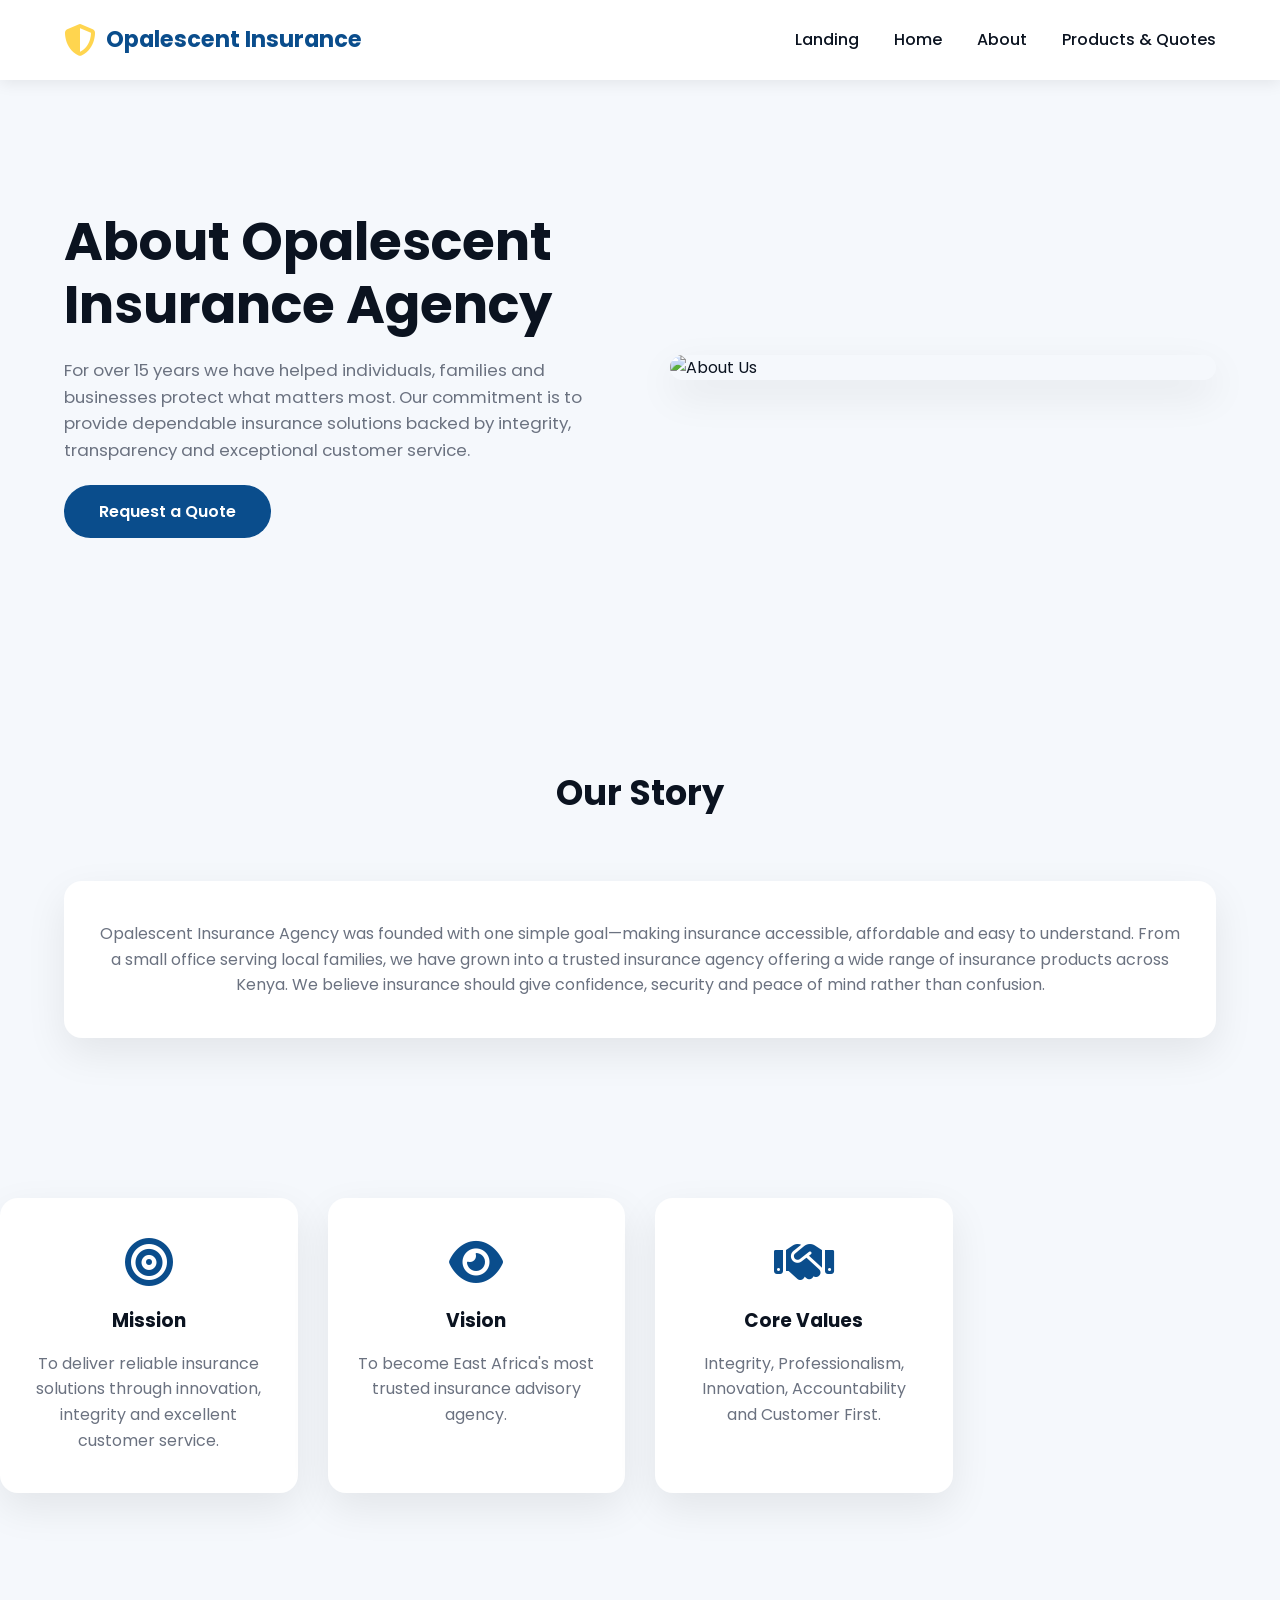
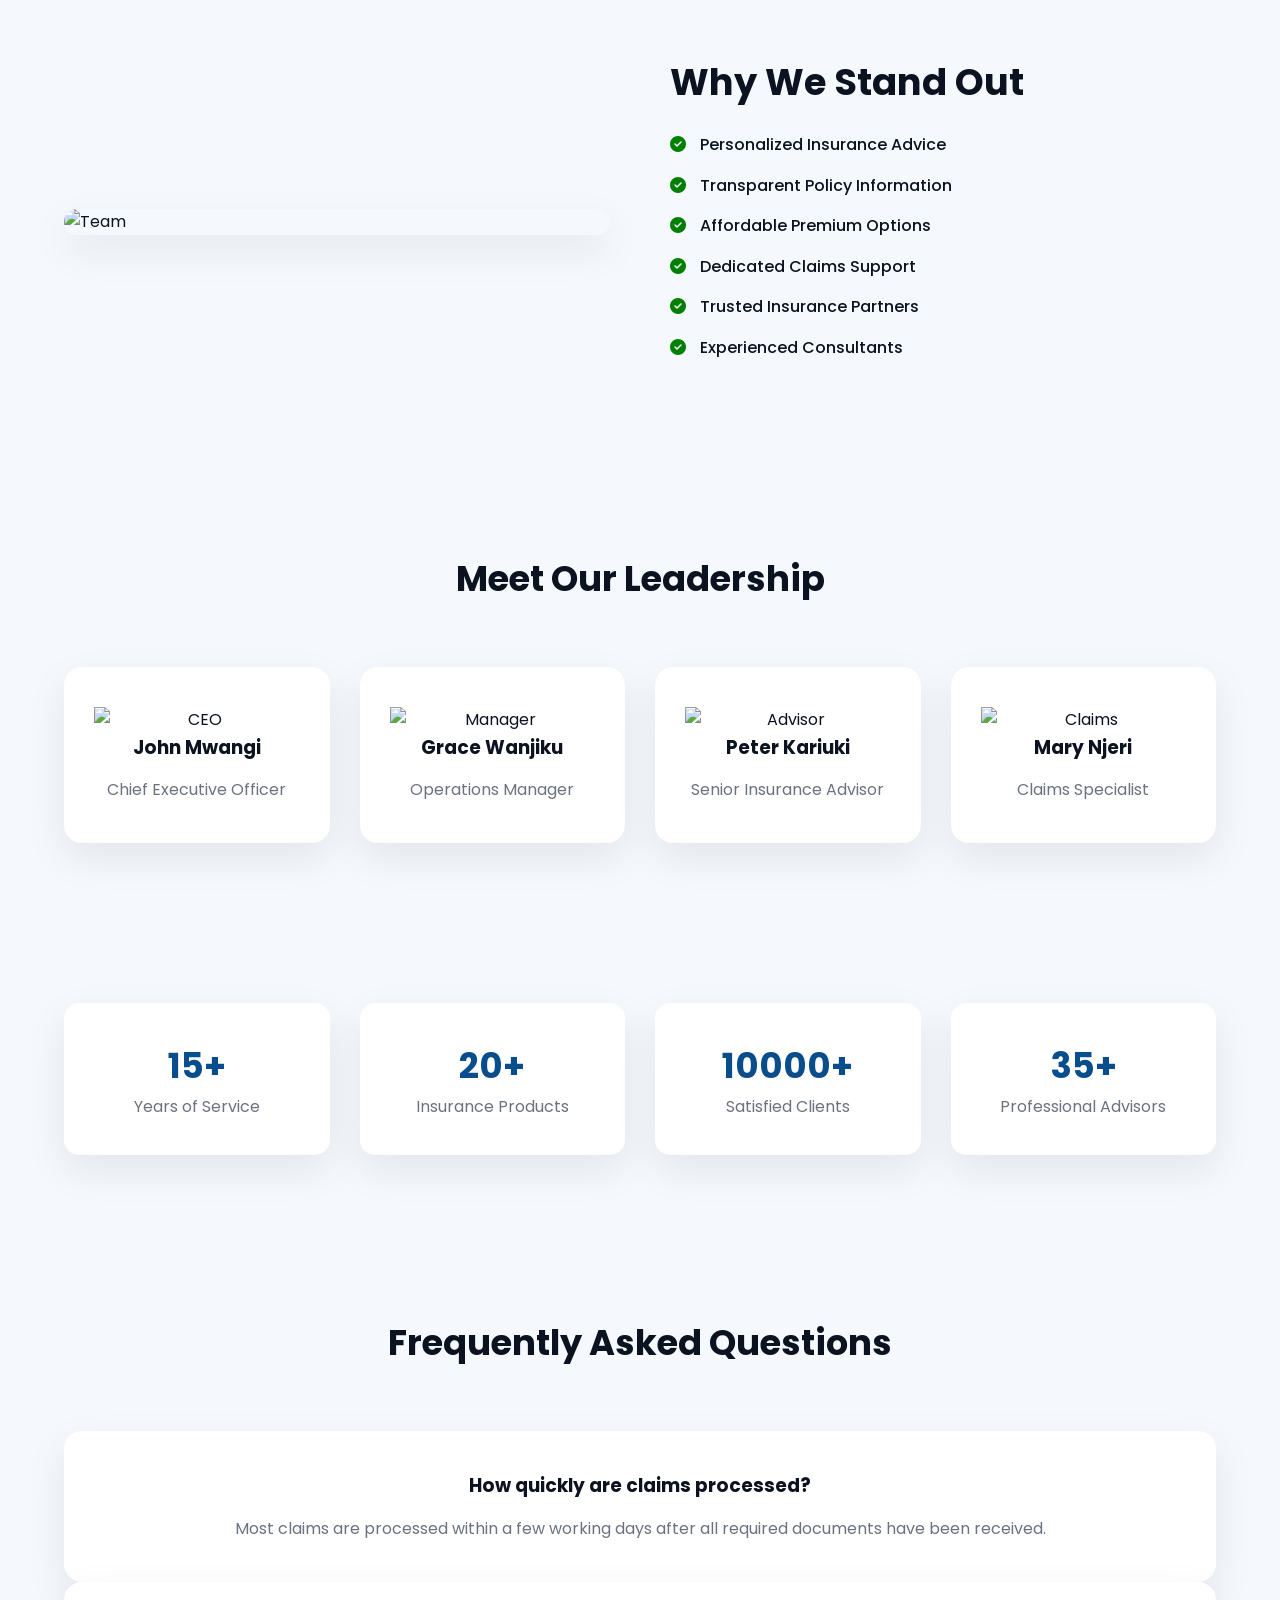
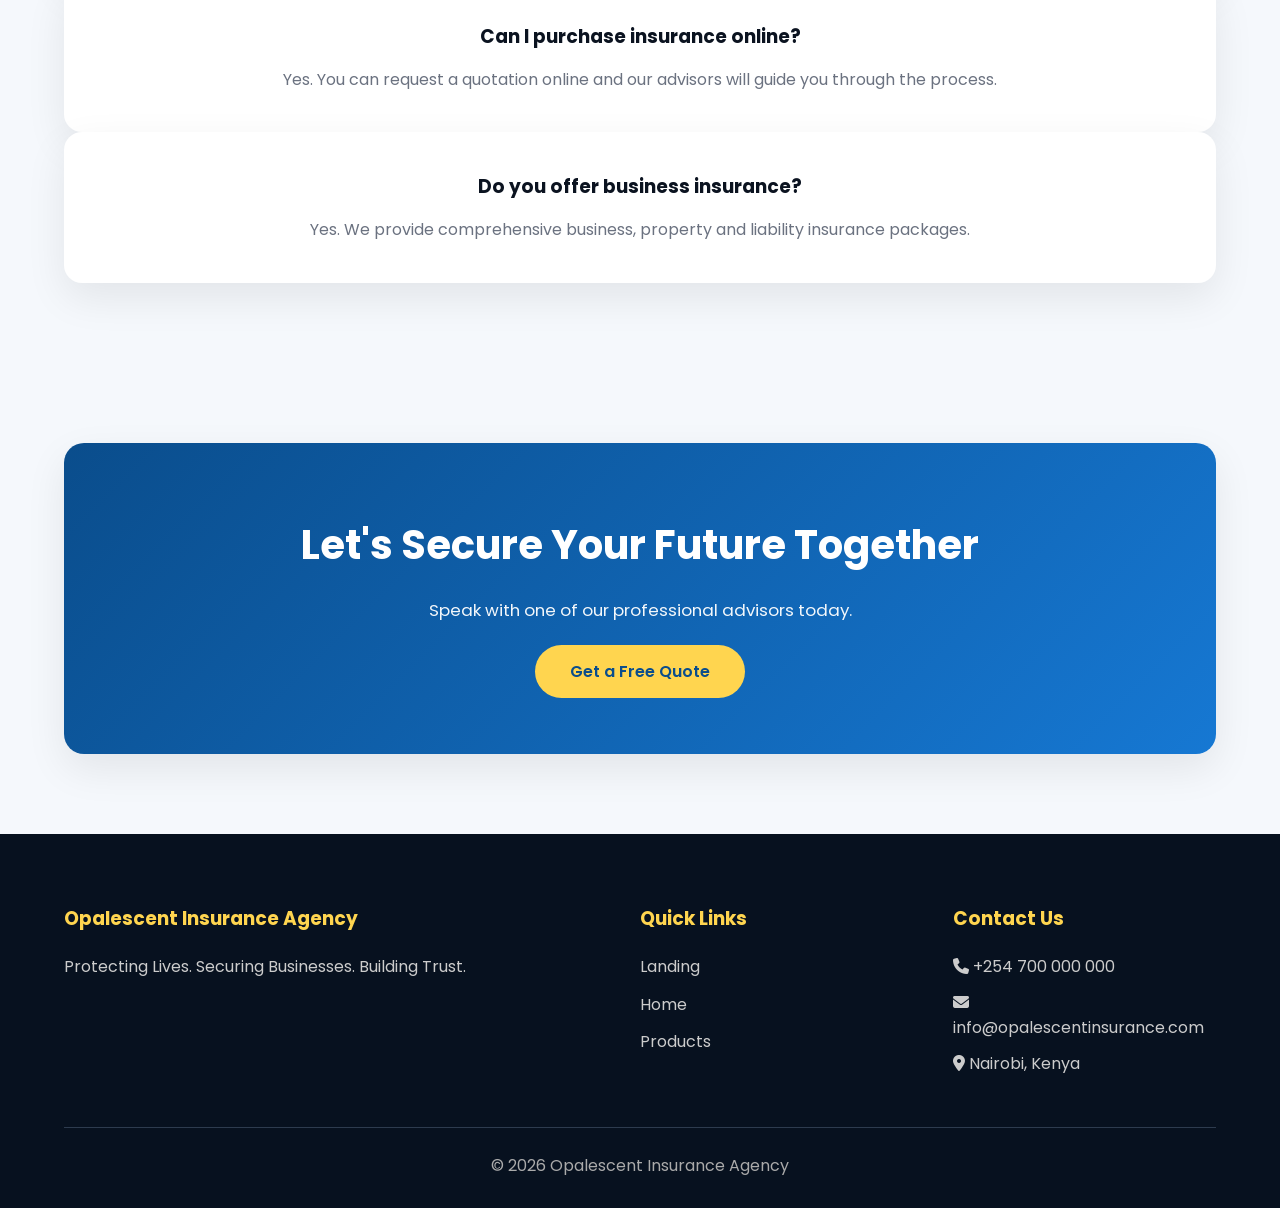
==== about.html @ 9d342795 "Add files via upload" ====
<!DOCTYPE html>
<html lang="en">

<head>

<meta charset="UTF-8">
<meta name="viewport" content="width=device-width, initial-scale=1.0">

<title>About Us | Opalescent Insurance Agency</title>

<link rel="preconnect" href="https://fonts.googleapis.com">

<link rel="preconnect" href="https://fonts.gstatic.com" crossorigin>

<link href="https://fonts.googleapis.com/css2?family=Poppins:wght@300;400;500;600;700&display=swap" rel="stylesheet">

<link rel="stylesheet"
href="https://cdnjs.cloudflare.com/ajax/libs/font-awesome/6.5.2/css/all.min.css">

<link rel="stylesheet" href="css/style.css">

</head>

<body>

<!-- ================= HEADER ================= -->

<header>

<nav class="navbar">

<div class="logo">

<i class="fa-solid fa-shield-halved"></i>

<span>Opalescent Insurance</span>

</div>

<ul class="nav-links">

<li><a href="index.html">Landing</a></li>
<li><a href="home.html">Home</a></li>
<li><a href="about.html">About</a></li>
<li><a href="products.html">Products & Quotes</a></li>

</ul>

<div class="menu-btn">
<i class="fas fa-bars"></i>
</div>

</nav>

</header>

<!-- ================= HERO ================= -->

<section class="hero">

<div class="hero-text">

<h1>About Opalescent Insurance Agency</h1>

<p>

For over 15 years we have helped individuals,
families and businesses protect what matters most.
Our commitment is to provide dependable insurance
solutions backed by integrity, transparency and
exceptional customer service.

</p>

<a href="products.html" class="btn-primary">

Request a Quote

</a>

</div>

<div class="hero-image">

<img src="images/about.jpg" alt="About Us">

</div>

</section>

<!-- ================= COMPANY STORY ================= -->

<section class="services">

<h2 class="section-title">

Our Story

</h2>

<div class="card">

<p>

Opalescent Insurance Agency was founded with one
simple goal—making insurance accessible,
affordable and easy to understand.

From a small office serving local families,
we have grown into a trusted insurance agency
offering a wide range of insurance products
across Kenya.

We believe insurance should give confidence,
security and peace of mind rather than confusion.

</p>

</div>

</section>

<!-- ================= MISSION VISION ================= -->

<section class="service-container">

<div class="card">

<i class="fas fa-bullseye"></i>

<h3>Mission</h3>

<p>

To deliver reliable insurance solutions
through innovation, integrity and excellent
customer service.

</p>

</div>

<div class="card">

<i class="fas fa-eye"></i>

<h3>Vision</h3>

<p>

To become East Africa's most trusted
insurance advisory agency.

</p>

</div>

<div class="card">

<i class="fas fa-handshake"></i>

<h3>Core Values</h3>

<p>

Integrity, Professionalism,
Innovation, Accountability
and Customer First.

</p>

</div>

</section>

<!-- ================= WHY US ================= -->

<section class="why-us">

<div class="why-image">

<img src="images/team.jpg" alt="Team">

</div>

<div class="why-content">

<h2>

Why We Stand Out

</h2>

<ul>

<li><i class="fas fa-check-circle"></i> Personalized Insurance Advice</li>

<li><i class="fas fa-check-circle"></i> Transparent Policy Information</li>

<li><i class="fas fa-check-circle"></i> Affordable Premium Options</li>

<li><i class="fas fa-check-circle"></i> Dedicated Claims Support</li>

<li><i class="fas fa-check-circle"></i> Trusted Insurance Partners</li>

<li><i class="fas fa-check-circle"></i> Experienced Consultants</li>

</ul>

</div>

</section>

<!-- ================= TEAM ================= -->

<section class="services">

<h2 class="section-title">

Meet Our Leadership

</h2>

<div class="service-container">

<div class="card">

<img src="images/ceo.jpg" alt="CEO">

<h3>John Mwangi</h3>

<p>

Chief Executive Officer

</p>

</div>

<div class="card">

<img src="images/manager.jpg" alt="Manager">

<h3>Grace Wanjiku</h3>

<p>

Operations Manager

</p>

</div>

<div class="card">

<img src="images/advisor.jpg" alt="Advisor">

<h3>Peter Kariuki</h3>

<p>

Senior Insurance Advisor

</p>

</div>

<div class="card">

<img src="images/claims.jpg" alt="Claims">

<h3>Mary Njeri</h3>

<p>

Claims Specialist

</p>

</div>

</div>

</section>

<!-- ================= ACHIEVEMENTS ================= -->

<section class="stats">

<div class="stat">

<h2>15+</h2>

<p>Years of Service</p>

</div>

<div class="stat">

<h2>20+</h2>

<p>Insurance Products</p>

</div>

<div class="stat">

<h2>10000+</h2>

<p>Satisfied Clients</p>

</div>

<div class="stat">

<h2>35+</h2>

<p>Professional Advisors</p>

</div>

</section>

<!-- ================= FAQ ================= -->

<section class="services">

<h2 class="section-title">

Frequently Asked Questions

</h2>

<div class="card">

<h3>How quickly are claims processed?</h3>

<p>

Most claims are processed within a few working
days after all required documents have been received.

</p>

</div>

<div class="card">

<h3>Can I purchase insurance online?</h3>

<p>

Yes. You can request a quotation online and
our advisors will guide you through the process.

</p>

</div>

<div class="card">

<h3>Do you offer business insurance?</h3>

<p>

Yes. We provide comprehensive business,
property and liability insurance packages.

</p>

</div>

</section>

<!-- ================= CTA ================= -->

<section class="cta">

<h2>

Let's Secure Your Future Together

</h2>

<p>

Speak with one of our professional advisors today.

</p>

<a href="products.html" class="btn-primary">

Get a Free Quote

</a>

</section>

<!-- ================= FOOTER ================= -->

<footer>

<div class="footer-content">

<div>

<h3>Opalescent Insurance Agency</h3>

<p>

Protecting Lives.
Securing Businesses.
Building Trust.

</p>

</div>

<div>

<h3>Quick Links</h3>

<ul>

<li><a href="index.html">Landing</a></li>
<li><a href="home.html">Home</a></li>
<li><a href="products.html">Products</a></li>

</ul>

</div>

<div>

<h3>Contact Us</h3>

<p>

<i class="fas fa-phone"></i>

+254 700 000 000

</p>

<p>

<i class="fas fa-envelope"></i>

info@opalescentinsurance.com

</p>

<p>

<i class="fas fa-location-dot"></i>

Nairobi, Kenya

</p>

</div>

</div>

<hr>

<p class="copyright">

© 2026 Opalescent Insurance Agency

</p>

</footer>

<script src="js/script.js"></script>

</body>
</html>
---- css/style.css ----
/* ===================================
   OPALESCENT INSURANCE AGENCY
   Professional Website Styles
=================================== */

/* Google Font */
@import url('https://fonts.googleapis.com/css2?family=Poppins:wght@300;400;500;600;700;800&display=swap');

/* CSS Variables */

:root{

    --primary:#0A4D8C;
    --secondary:#FFD54F;
    --dark:#0B1320;
    --light:#ffffff;
    --gray:#6B7280;
    --bg:#F5F8FC;
    --shadow:0 15px 40px rgba(0,0,0,.08);
    --radius:15px;
    --transition:.35s ease;

}

/* Reset */

*{
    margin:0;
    padding:0;
    box-sizing:border-box;
}

html{
    scroll-behavior:smooth;
}

body{

    font-family:'Poppins',sans-serif;
    background:var(--bg);
    color:var(--dark);
    line-height:1.6;
}

img{

    width:100%;
    display:block;

}

a{
    text-decoration:none;
}

ul{
    list-style:none;
}

/* ======================
      NAVIGATION
====================== */

header{

    position:fixed;
    width:100%;
    top:0;
    left:0;
    background:#fff;
    z-index:999;
    box-shadow:0 3px 15px rgba(0,0,0,.08);

}

.navbar{

    width:90%;
    max-width:1200px;
    margin:auto;

    display:flex;
    justify-content:space-between;
    align-items:center;

    height:80px;

}

.logo{

    display:flex;
    align-items:center;
    gap:10px;

    font-size:1.4rem;
    font-weight:700;
    color:var(--primary);

}

.logo i{

    color:var(--secondary);
    font-size:2rem;

}

.nav-links{

    display:flex;
    gap:35px;

}

.nav-links a{

    color:var(--dark);
    font-weight:500;
    transition:var(--transition);

}

.nav-links a:hover{

    color:var(--primary);

}

.menu-btn{

    display:none;
    font-size:1.8rem;
    cursor:pointer;

}

/* ======================
        HERO
====================== */

.hero{

    width:90%;
    max-width:1200px;

    margin:130px auto 80px;

    display:grid;
    grid-template-columns:repeat(2,1fr);

    gap:60px;
    align-items:center;

}

.hero-text h1{

    font-size:3.3rem;
    line-height:1.2;
    margin-bottom:20px;

}

.hero-text p{

    color:var(--gray);
    margin-bottom:35px;
    font-size:1.05rem;

}

.hero-buttons{

    display:flex;
    gap:20px;

}

.btn-primary{

    padding:15px 35px;
    background:var(--primary);
    color:#fff;
    border-radius:50px;
    transition:var(--transition);
    font-weight:600;

}

.btn-primary:hover{

    background:#063868;
    transform:translateY(-4px);

}

.btn-secondary{

    padding:15px 35px;
    border:2px solid var(--primary);
    border-radius:50px;
    color:var(--primary);
    font-weight:600;
    transition:var(--transition);

}

.btn-secondary:hover{

    background:var(--primary);
    color:#fff;

}

.hero-image img{

    border-radius:25px;
    box-shadow:var(--shadow);

}

/* ======================
       STATS
====================== */

.stats{

    width:90%;
    max-width:1200px;
    margin:auto;

    display:grid;
    grid-template-columns:repeat(4,1fr);

    gap:30px;

}

.stat{

    background:#fff;
    padding:35px;
    border-radius:var(--radius);
    text-align:center;
    box-shadow:var(--shadow);

}

.stat h2{

    color:var(--primary);
    font-size:2.2rem;

}

.stat p{

    color:var(--gray);

}

/* ======================
      SECTIONS
====================== */

section{

    padding:80px 0;

}

.section-title{

    text-align:center;
    margin-bottom:60px;
    font-size:2.2rem;

}

/* ======================
      SERVICES
====================== */

.services{

    width:90%;
    max-width:1200px;
    margin:auto;

}

.service-container{

    display:grid;
    grid-template-columns:repeat(4,1fr);
    gap:30px;

}

.card{

    background:#fff;
    padding:40px 30px;
    border-radius:18px;
    text-align:center;
    box-shadow:var(--shadow);
    transition:var(--transition);

}

.card:hover{

    transform:translateY(-10px);

}

.card i{

    font-size:3rem;
    color:var(--primary);
    margin-bottom:20px;

}

.card h3{

    margin-bottom:15px;

}

.card p{

    color:var(--gray);

}

/* ======================
      WHY US
====================== */

.why-us{

    width:90%;
    max-width:1200px;
    margin:auto;

    display:grid;
    grid-template-columns:repeat(2,1fr);

    gap:60px;
    align-items:center;

}

.why-image img{

    border-radius:25px;
    box-shadow:var(--shadow);

}

.why-content h2{

    margin-bottom:20px;
    font-size:2.3rem;

}

.why-content p{

    margin-bottom:20px;
    color:var(--gray);

}

.why-content ul{

    margin-bottom:30px;

}

.why-content li{

    margin:15px 0;
    font-weight:500;

}

.why-content i{

    color:green;
    margin-right:10px;

}

/* ======================
     TESTIMONIALS
====================== */

.testimonials{

    width:90%;
    max-width:1200px;
    margin:auto;

}

.testimonial-container{

    display:grid;
    grid-template-columns:repeat(3,1fr);
    gap:30px;

}

.testimonial{

    background:#fff;
    padding:35px;
    border-radius:20px;
    box-shadow:var(--shadow);

}

.testimonial p{

    color:var(--gray);
    margin-bottom:20px;

}

.testimonial h4{

    color:var(--primary);

}
/* =========================================
   CALL TO ACTION SECTION
========================================= */

.cta{
    width:90%;
    max-width:1200px;
    margin:80px auto;
    padding:70px 50px;
    text-align:center;
    background:linear-gradient(135deg,#0A4D8C,#1678D3);
    color:#fff;
    border-radius:20px;
    box-shadow:var(--shadow);
}

.cta h2{
    font-size:2.5rem;
    margin-bottom:20px;
}

.cta p{
    font-size:1.05rem;
    margin-bottom:35px;
    opacity:.95;
}

.cta .btn-primary{
    background:#FFD54F;
    color:#0A4D8C;
}

.cta .btn-primary:hover{
    background:#fff;
}


/* =========================================
   FOOTER
========================================= */

footer{

    background:#07111F;
    color:#fff;
    padding:70px 0 30px;

}

.footer-content{

    width:90%;
    max-width:1200px;
    margin:auto;

    display:grid;
    grid-template-columns:2fr 1fr 1fr;
    gap:50px;

}

.footer-content h3{

    margin-bottom:20px;
    color:#FFD54F;

}

.footer-content p{

    color:#ccc;
    margin-bottom:10px;

}

.footer-content a{

    color:#ccc;
    transition:.3s;

}

.footer-content a:hover{

    color:#FFD54F;

}

.footer-content ul li{

    margin-bottom:12px;

}

footer hr{

    width:90%;
    margin:40px auto 25px;
    border:none;
    height:1px;
    background:#2d3b4e;

}

.copyright{

    text-align:center;
    color:#aaa;

}


/* =========================================
    SCROLL TO TOP BUTTON
========================================= */

.top-btn{

    position:fixed;

    right:30px;
    bottom:30px;

    width:55px;
    height:55px;

    border-radius:50%;
    border:none;

    background:#0A4D8C;
    color:white;

    font-size:22px;
    cursor:pointer;

    display:none;

    transition:.3s;
    z-index:999;

}

.top-btn:hover{

    background:#FFD54F;
    color:#0A4D8C;

}


/* =========================================
      REVEAL ANIMATION
========================================= */

.reveal{

    opacity:0;
    transform:translateY(80px);
    transition:all .8s ease;

}

.reveal.active{

    opacity:1;
    transform:translateY(0);

}


/* =========================================
      HOVER EFFECTS
========================================= */

.card,
.stat,
.testimonial{

    transition:.35s;

}

.card:hover,
.stat:hover,
.testimonial:hover{

    transform:translateY(-12px);
    box-shadow:0 20px 40px rgba(0,0,0,.15);

}

.hero-image img:hover{

    transform:scale(1.02);

}


/* =========================================
      BUTTON ANIMATION
========================================= */

.btn-primary,
.btn-secondary{

    transition:.35s;

}

.btn-primary:hover,
.btn-secondary:hover{

    transform:translateY(-3px);

}


/* =========================================
      MOBILE MENU
========================================= */

@media(max-width:900px){

.menu-btn{

    display:block;

}

.nav-links{

    position:absolute;

    top:80px;
    left:-100%;

    width:100%;

    background:white;

    flex-direction:column;

    text-align:center;

    transition:.4s;

    box-shadow:0 5px 15px rgba(0,0,0,.1);

}

.nav-links.active{

    left:0;

}

.nav-links li{

    margin:25px 0;

}

.hero{

    grid-template-columns:1fr;
    text-align:center;

}

.hero-buttons{

    justify-content:center;

}

.stats{

    grid-template-columns:repeat(2,1fr);

}

.service-container{

    grid-template-columns:repeat(2,1fr);

}

.why-us{

    grid-template-columns:1fr;

}

.testimonial-container{

    grid-template-columns:1fr;

}

.footer-content{

    grid-template-columns:1fr;

    text-align:center;

}

}


/* =========================================
      SMALL PHONES
========================================= */

@media(max-width:600px){

.hero h1{

    font-size:2.3rem;

}

.hero p{

    font-size:.95rem;

}

.hero-buttons{

    flex-direction:column;

}

.stats{

    grid-template-columns:1fr;

}

.service-container{

    grid-template-columns:1fr;

}

.cta{

    padding:45px 25px;

}

.cta h2{

    font-size:1.9rem;

}

.section-title{

    font-size:1.8rem;

}

.navbar{

    width:95%;

}

}


/* =========================================
      CUSTOM SCROLLBAR
========================================= */

::-webkit-scrollbar{

    width:10px;

}

::-webkit-scrollbar-thumb{

    background:#0A4D8C;
    border-radius:20px;

}

::-webkit-scrollbar-track{

    background:#e5e5e5;

}


/* =========================================
      SELECTION
========================================= */

::selection{

    background:#FFD54F;
    color:#000;

}

/* ===================================
   PRODUCTS PAGE STYLES
=================================== */

input,
select,
textarea{

    width:100%;
    padding:15px;
    border:1px solid #d9d9d9;
    border-radius:10px;
    font-size:16px;
    margin-top:8px;
    margin-bottom:15px;
    font-family:'Poppins',sans-serif;
}

input:focus,
select:focus,
textarea:focus{

    outline:none;
    border-color:var(--primary);
    box-shadow:0 0 8px rgba(10,77,140,.2);

}

textarea{

    resize:vertical;

}

.comparison-table{

    width:100%;
    border-collapse:collapse;
    background:#fff;
    box-shadow:var(--shadow);
    border-radius:15px;
    overflow:hidden;

}

.comparison-table th{

    background:var(--primary);
    color:#fff;
    padding:16px;
    text-align:left;

}

.comparison-table td{

    padding:16px;
    border-bottom:1px solid #eee;

}

.comparison-table tr:nth-child(even){

    background:#f8fbff;

}

.comparison-table tr:hover{

    background:#eef5ff;

}
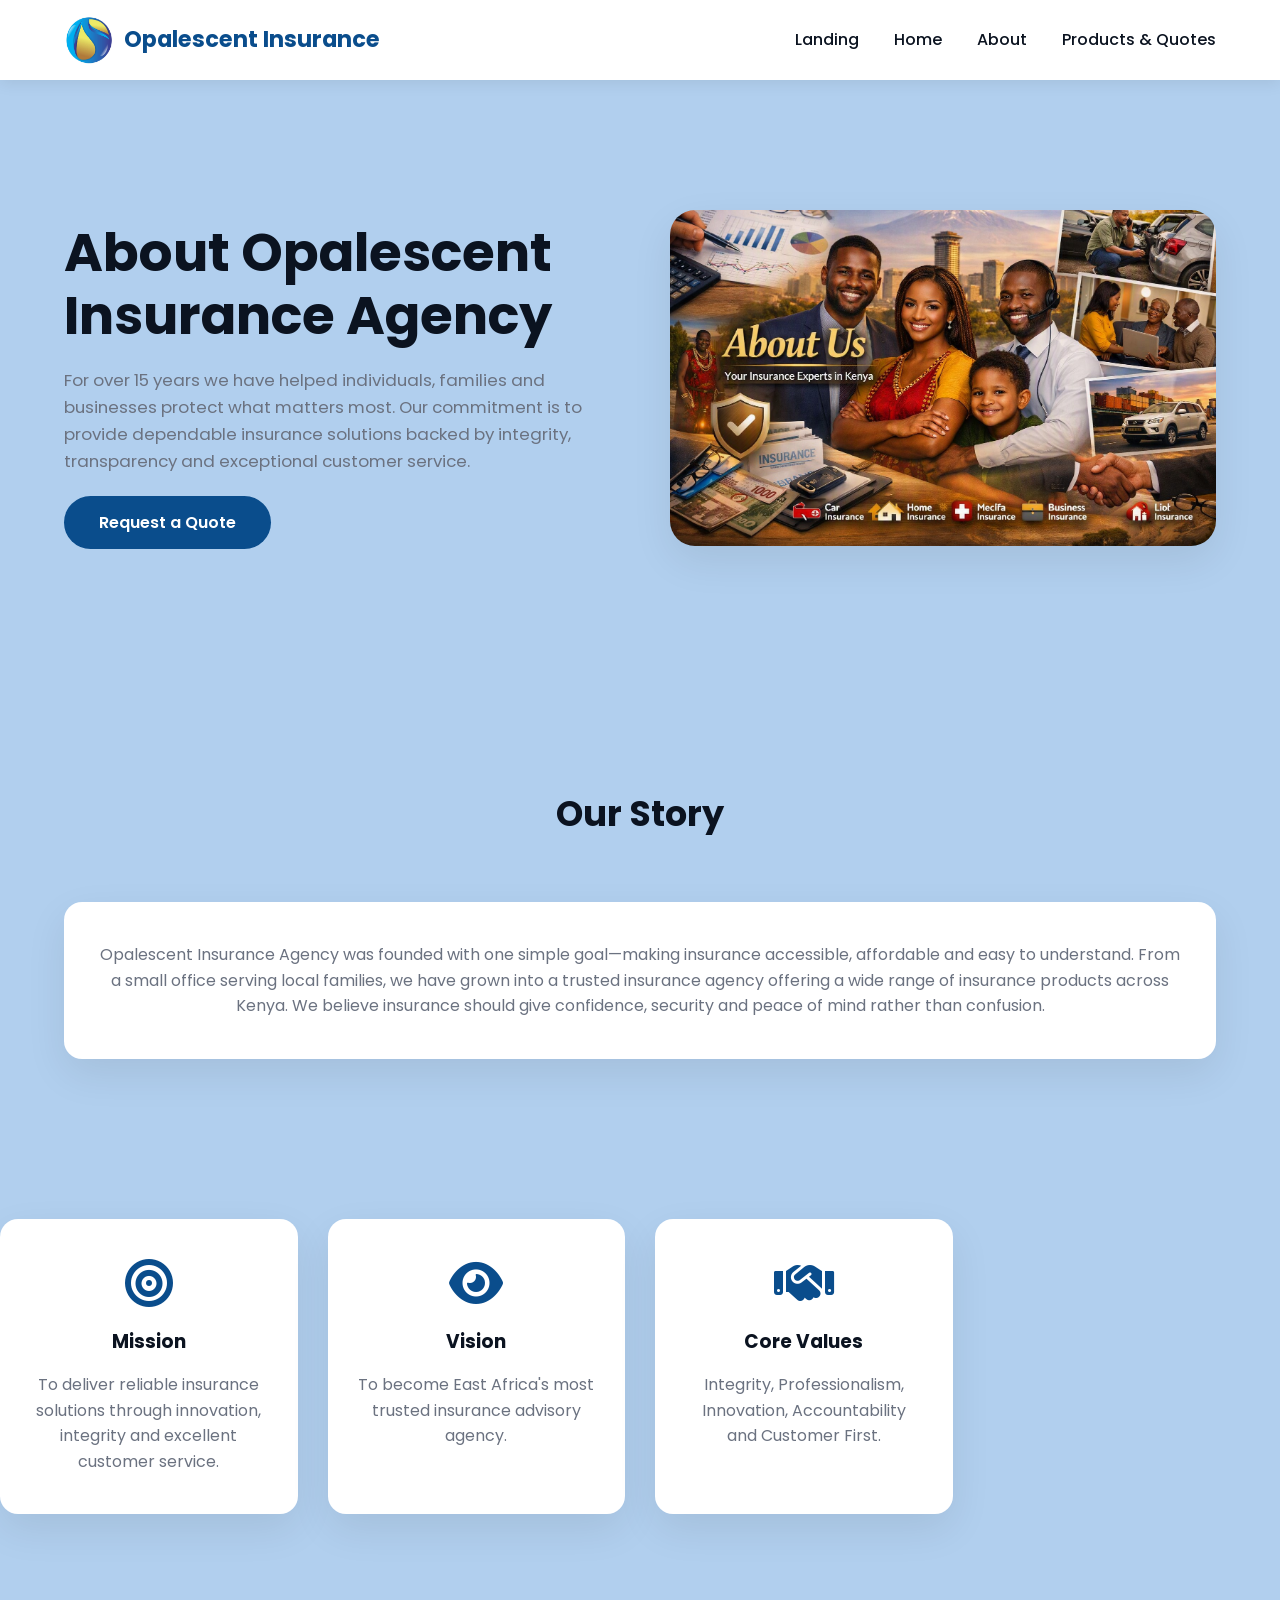
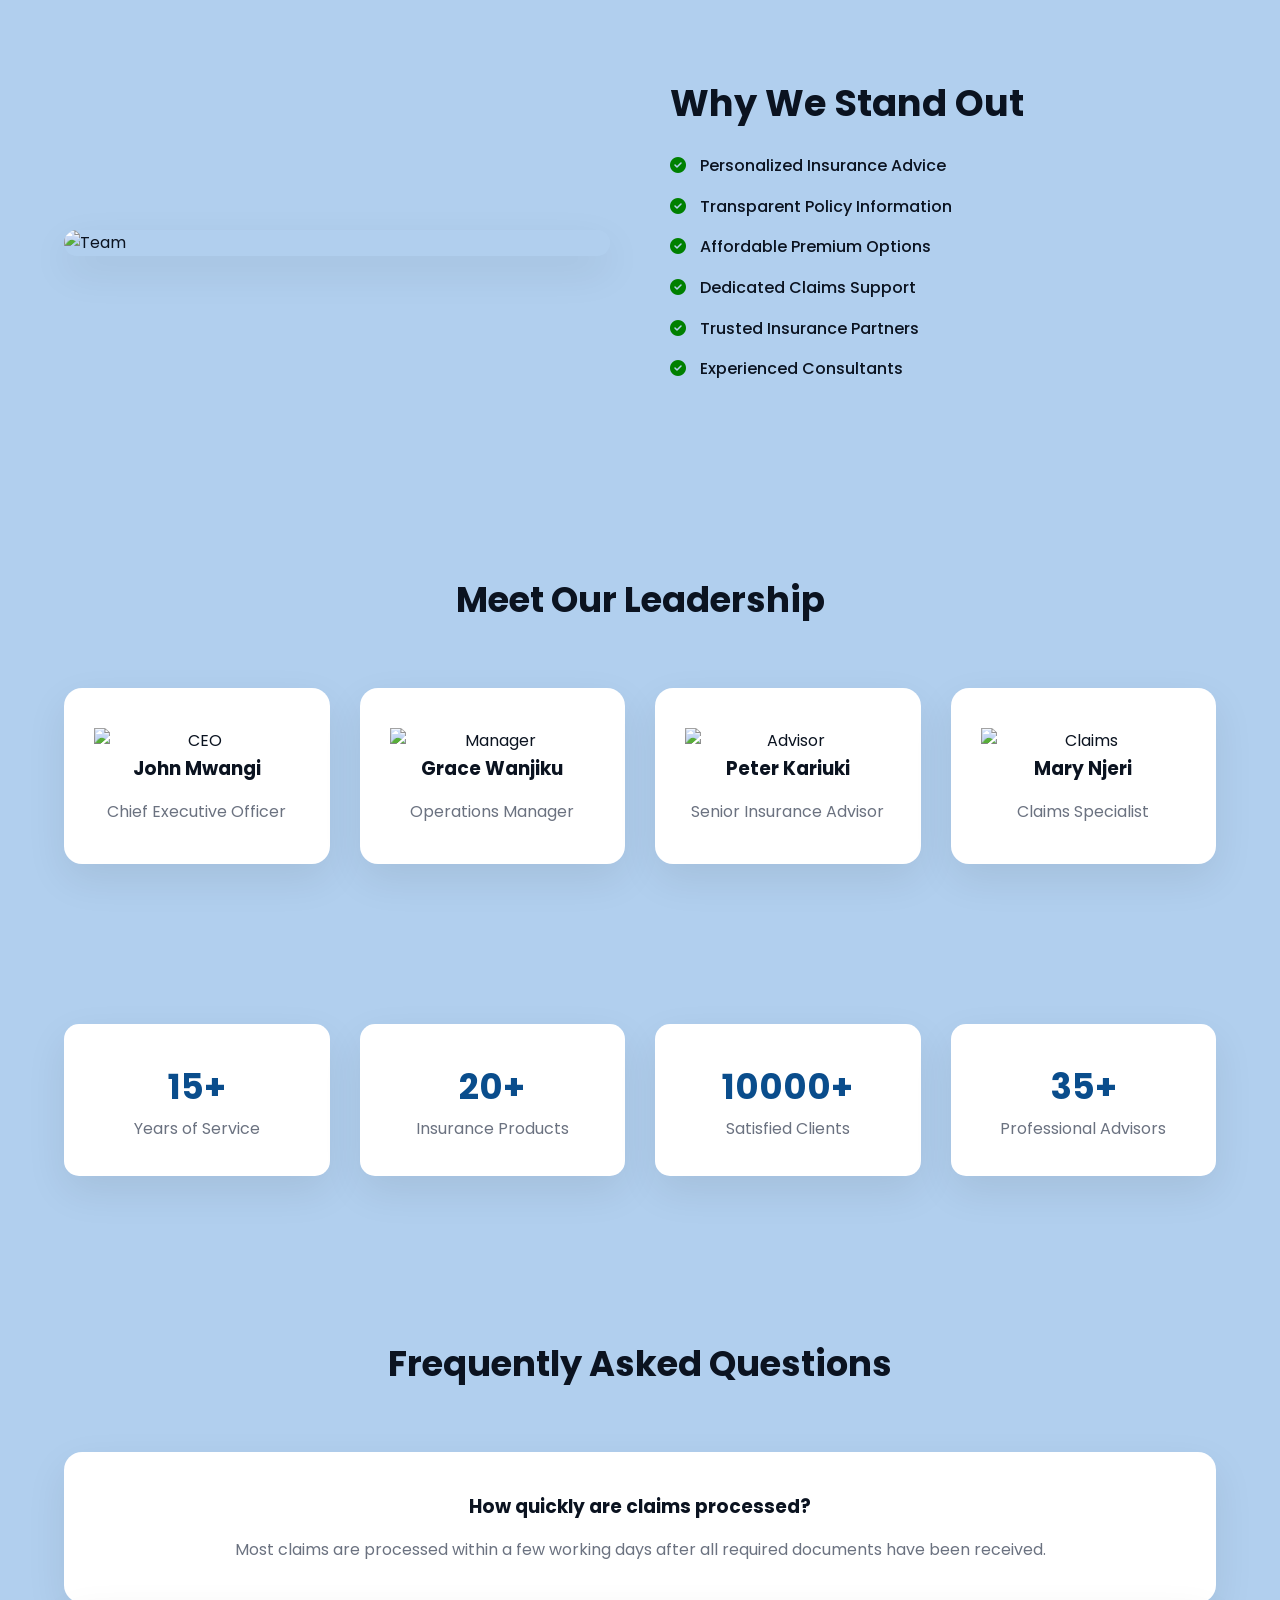
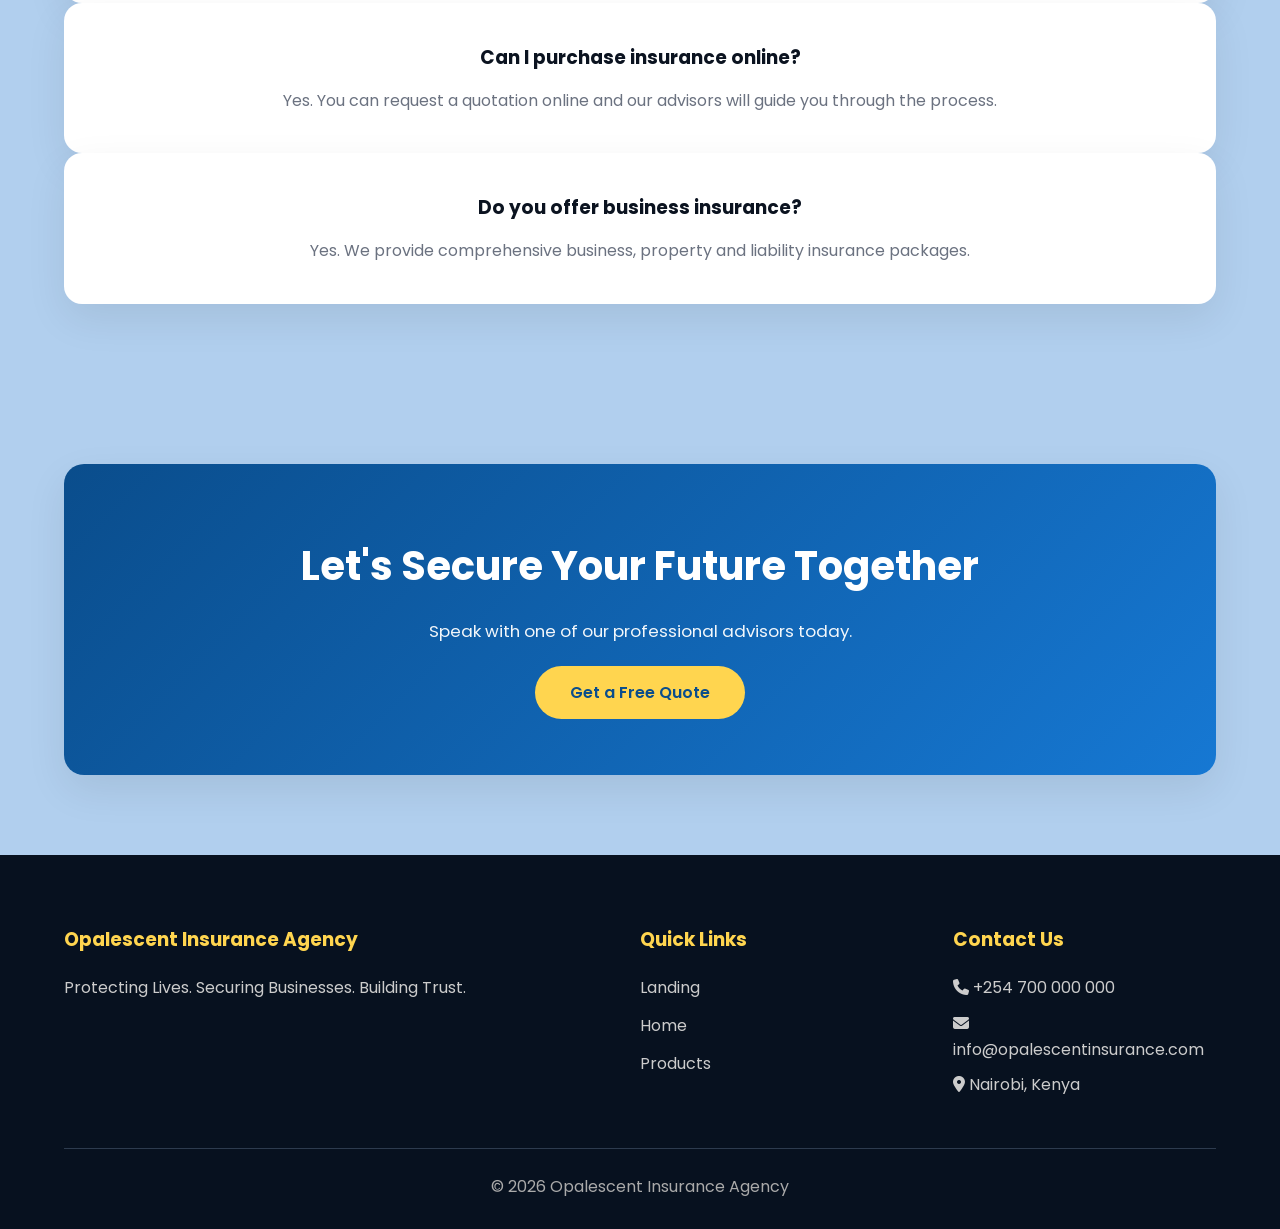
==== commit c83c5fd0: "Add files via upload" ====
--- a/about.html
+++ b/about.html
@@ -31,7 +31,7 @@
 
 <div class="logo">
 
-<i class="fa-solid fa-shield-halved"></i>
+<img src="Logos/0pal1.jpg" alt="Opalescent Insurance Logo" class="opallogo">
 
 <span>Opalescent Insurance</span>
 
--- a/css/style.css
+++ b/css/style.css
@@ -40,6 +40,7 @@
     background:var(--bg);
     color:var(--dark);
     line-height:1.6;
+    background-color: #b1cfee;
 }
 
 img{
@@ -152,6 +153,9 @@
     gap:60px;
     align-items:center;
 
+}
+.opallogo{
+    width: 50px;
 }
 
 .hero-text h1{
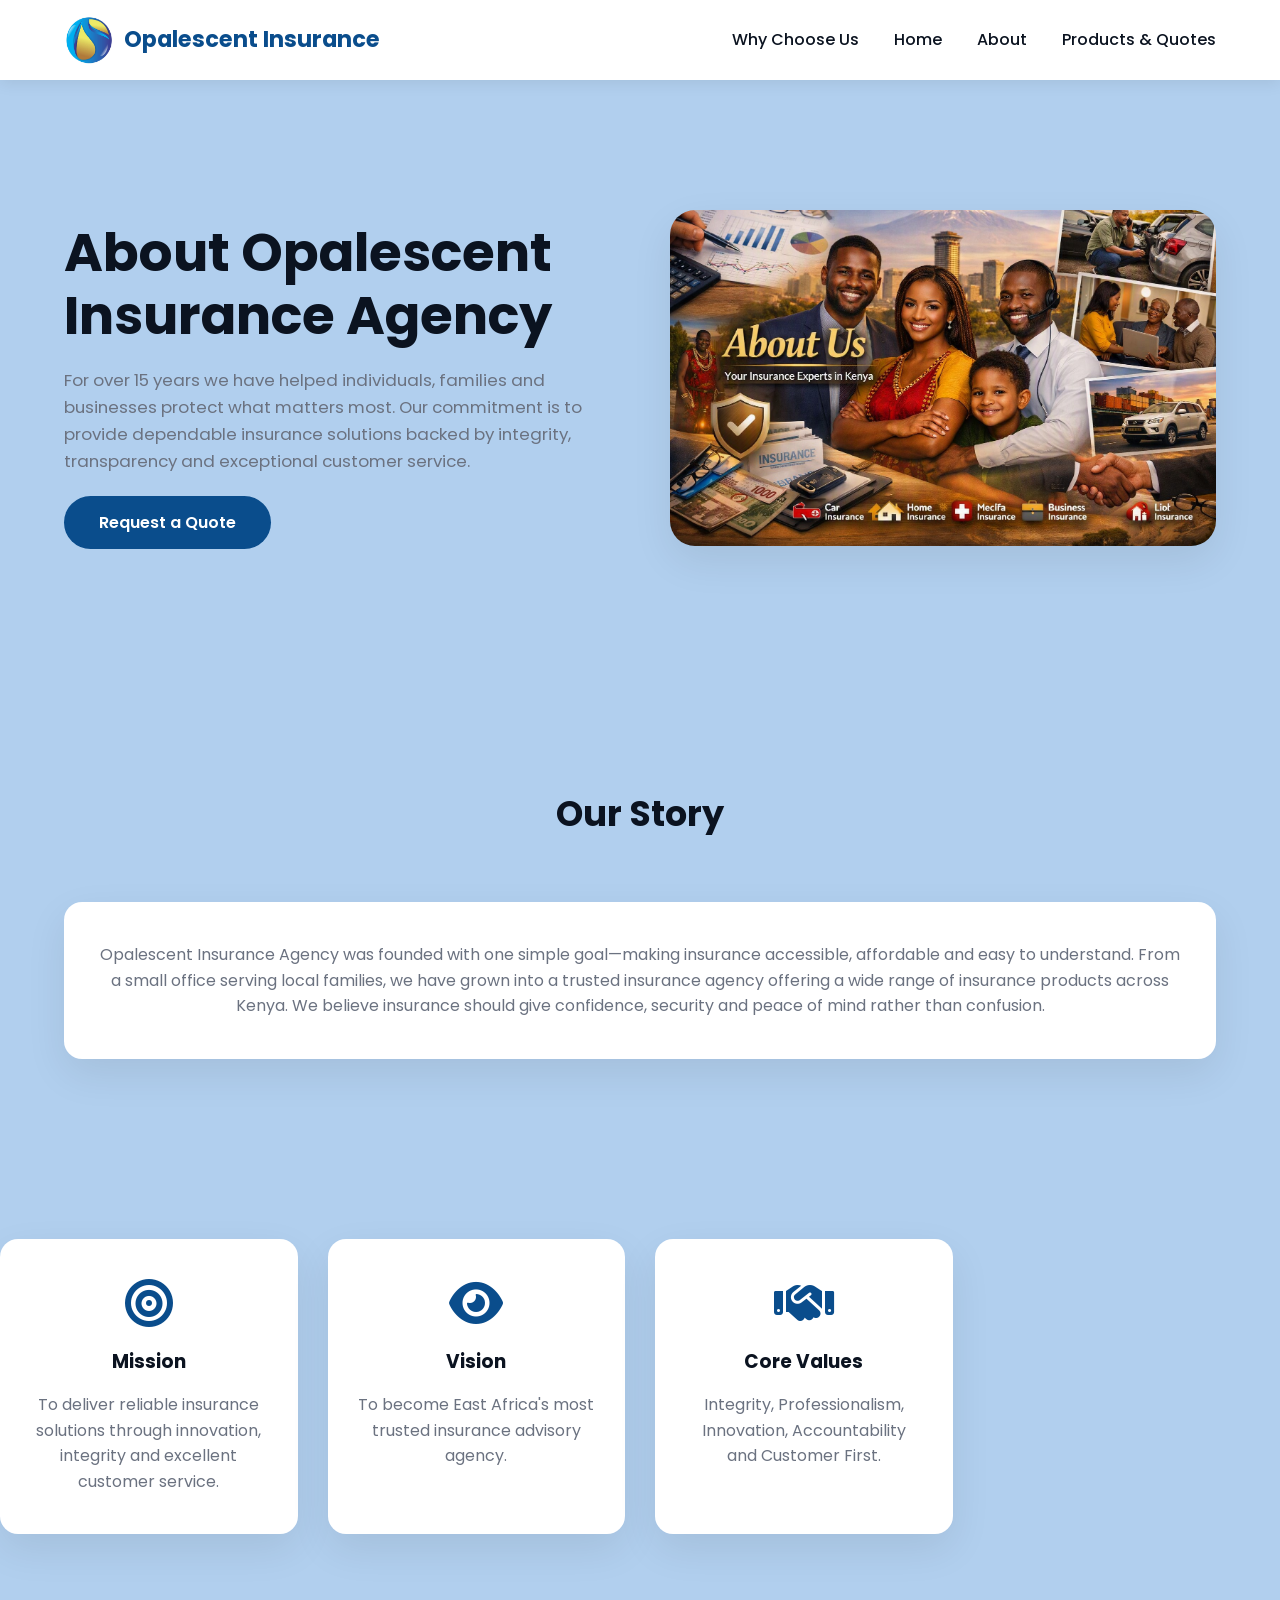
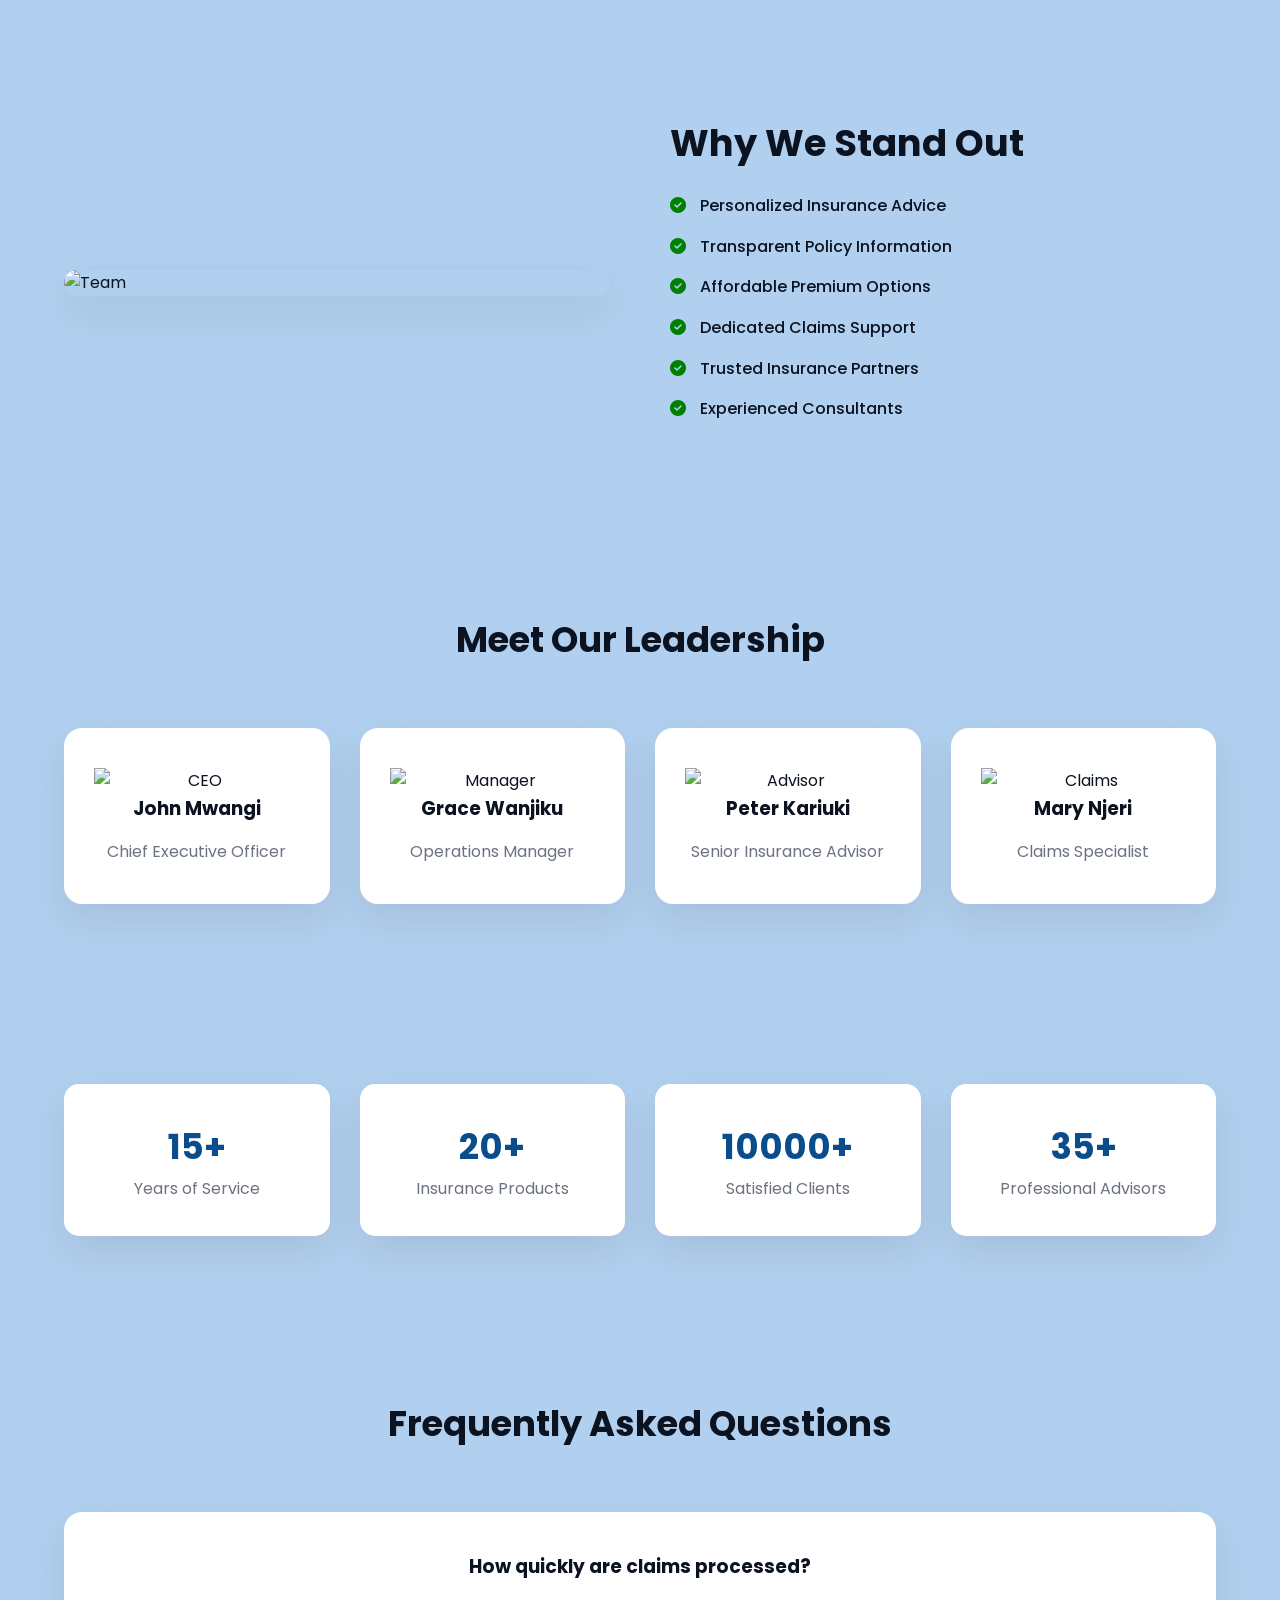
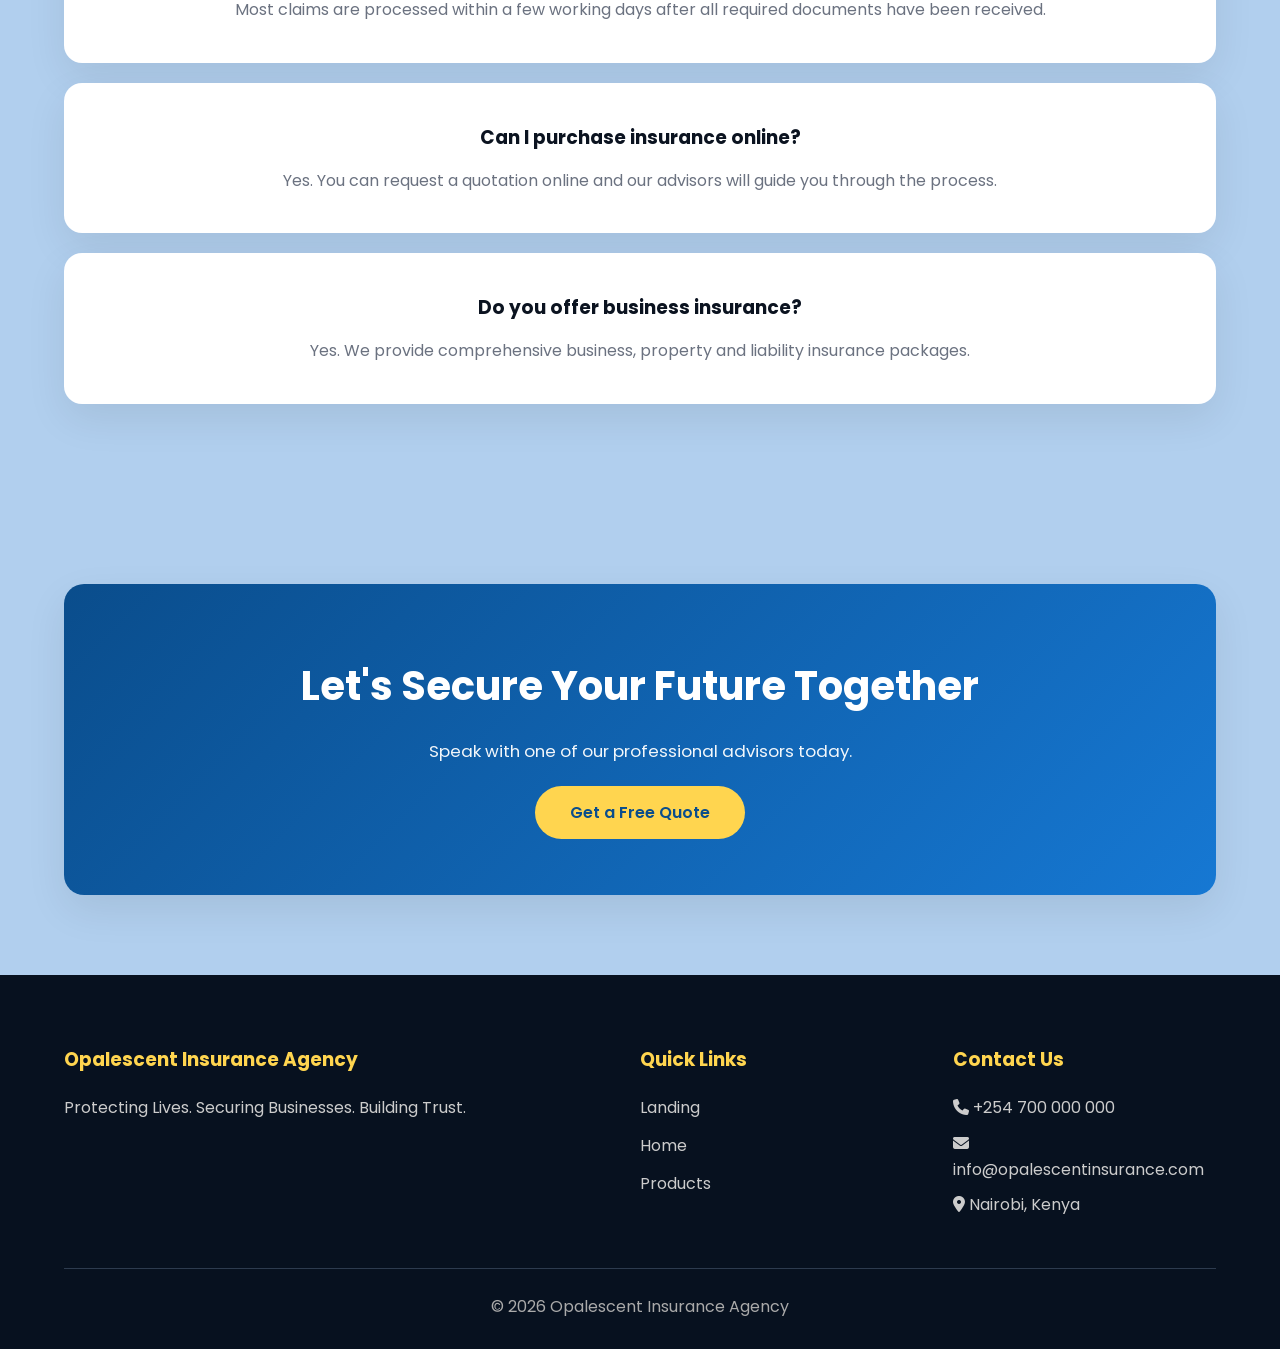
==== commit 9b896f10: "Update about.html" ====
--- a/about.html
+++ b/about.html
@@ -39,7 +39,7 @@
 
 <ul class="nav-links">
 
-<li><a href="index.html">Landing</a></li>
+<li><a href="index.html">Why Choose Us</a></li>
 <li><a href="home.html">Home</a></li>
 <li><a href="about.html">About</a></li>
 <li><a href="products.html">Products & Quotes</a></li>
@@ -475,4 +475,4 @@
 <script src="js/script.js"></script>
 
 </body>
-</html>+</html>
--- a/css/style.css
+++ b/css/style.css
@@ -310,6 +310,7 @@
     text-align:center;
     box-shadow:var(--shadow);
     transition:var(--transition);
+    margin-bottom:20px;
 
 }
 
@@ -918,4 +919,4 @@
 
     background:#eef5ff;
 
-}+}
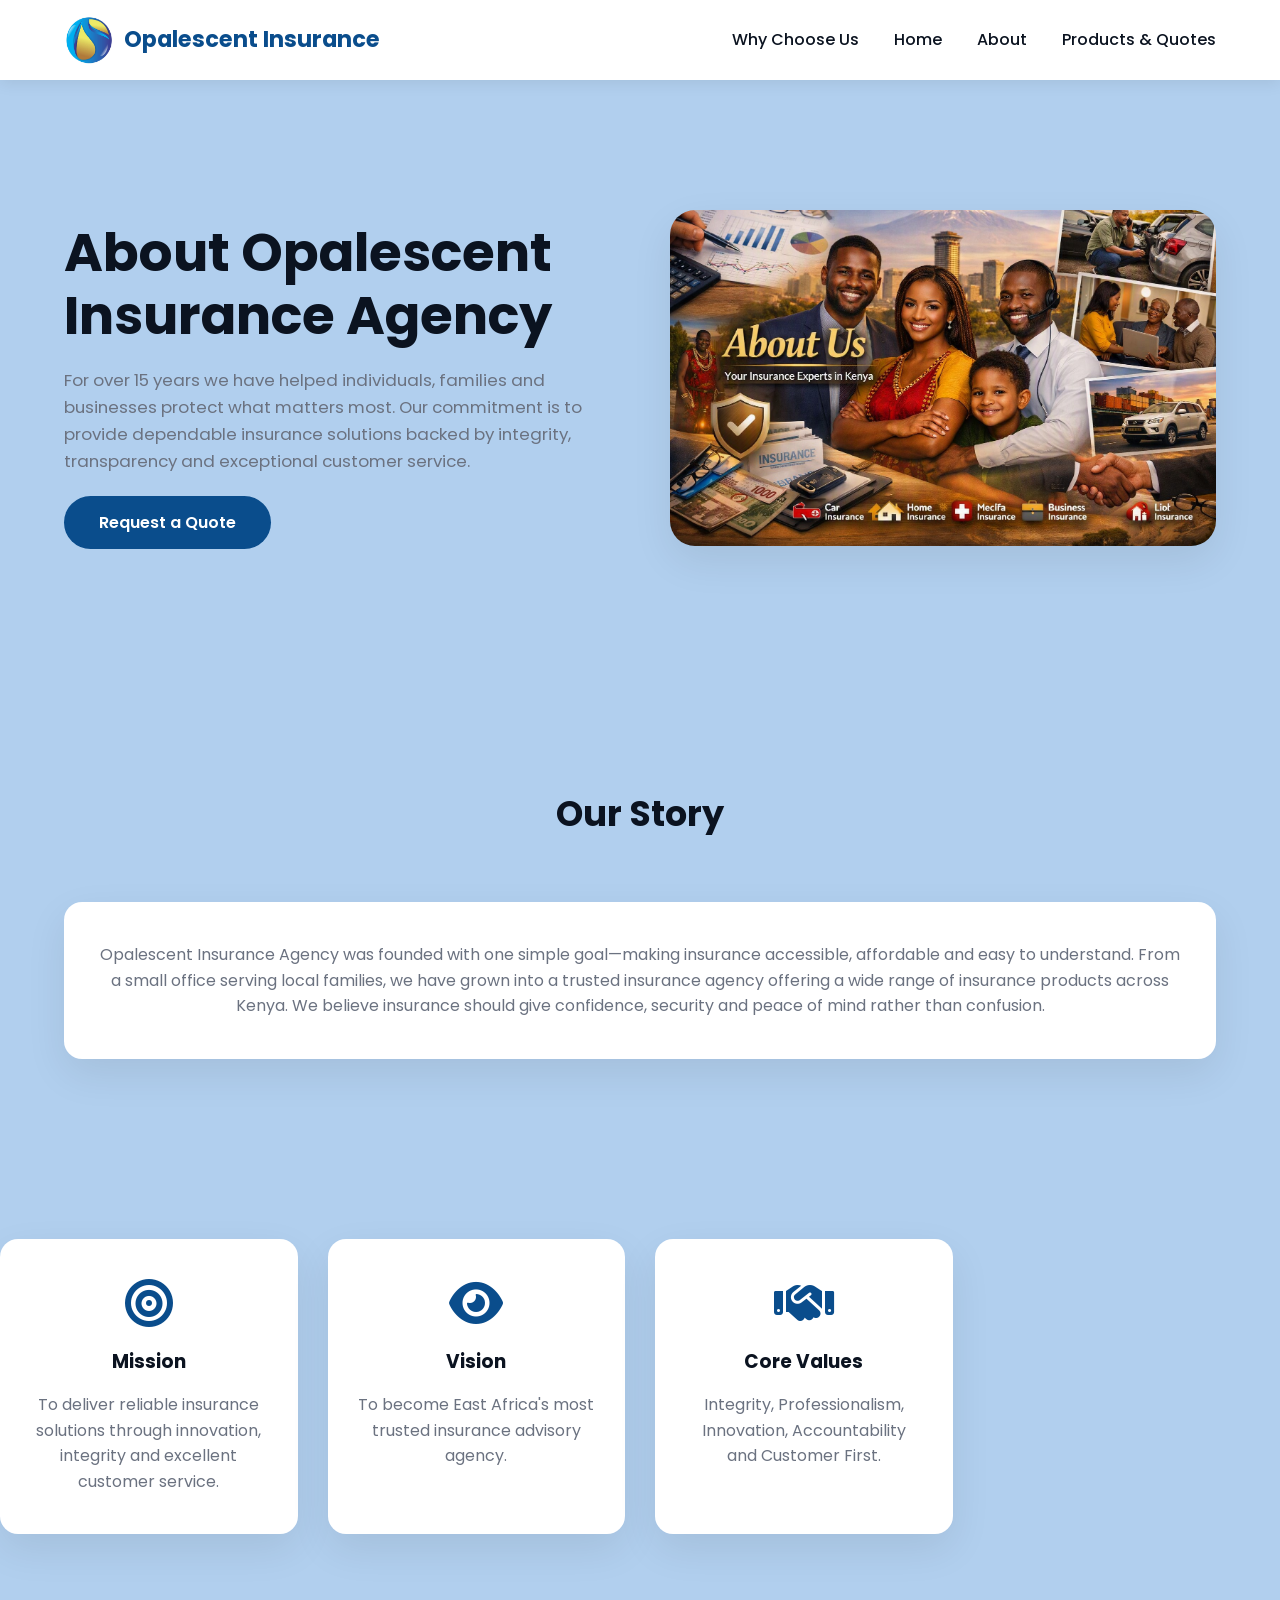
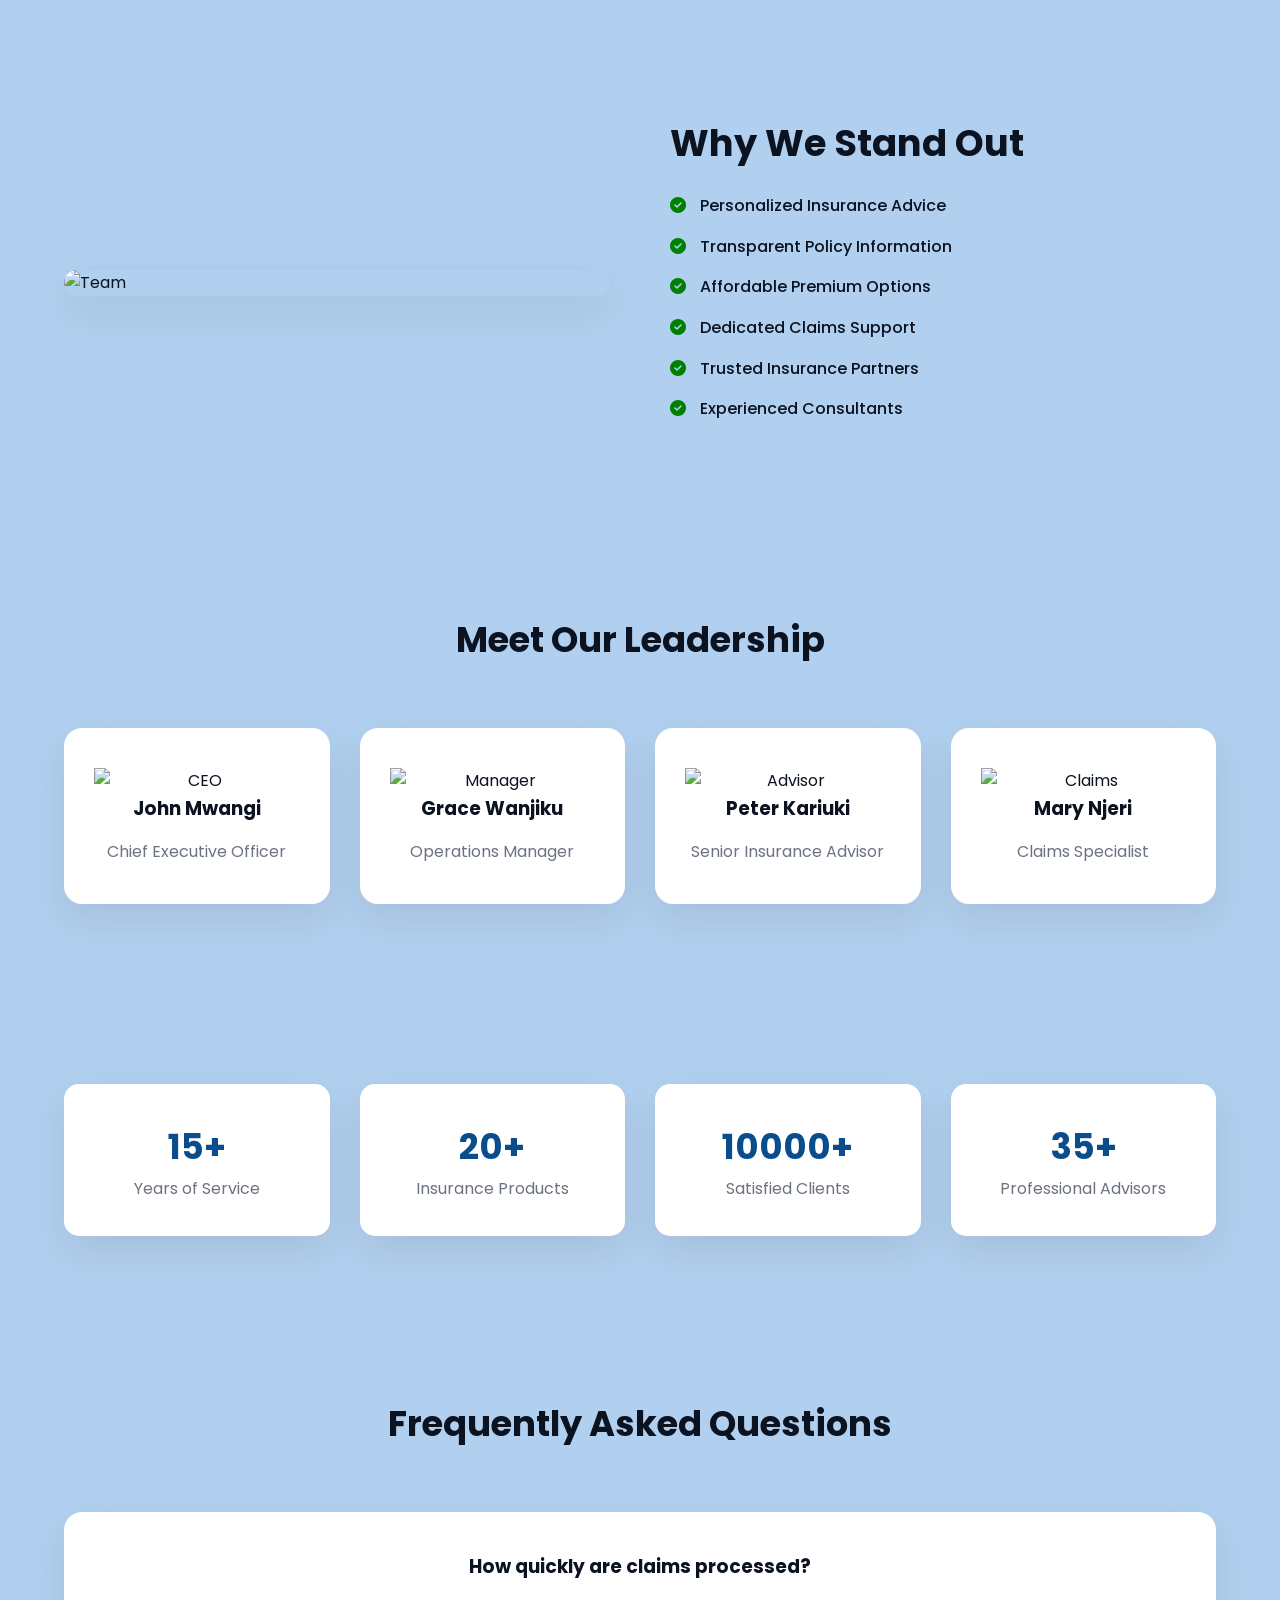
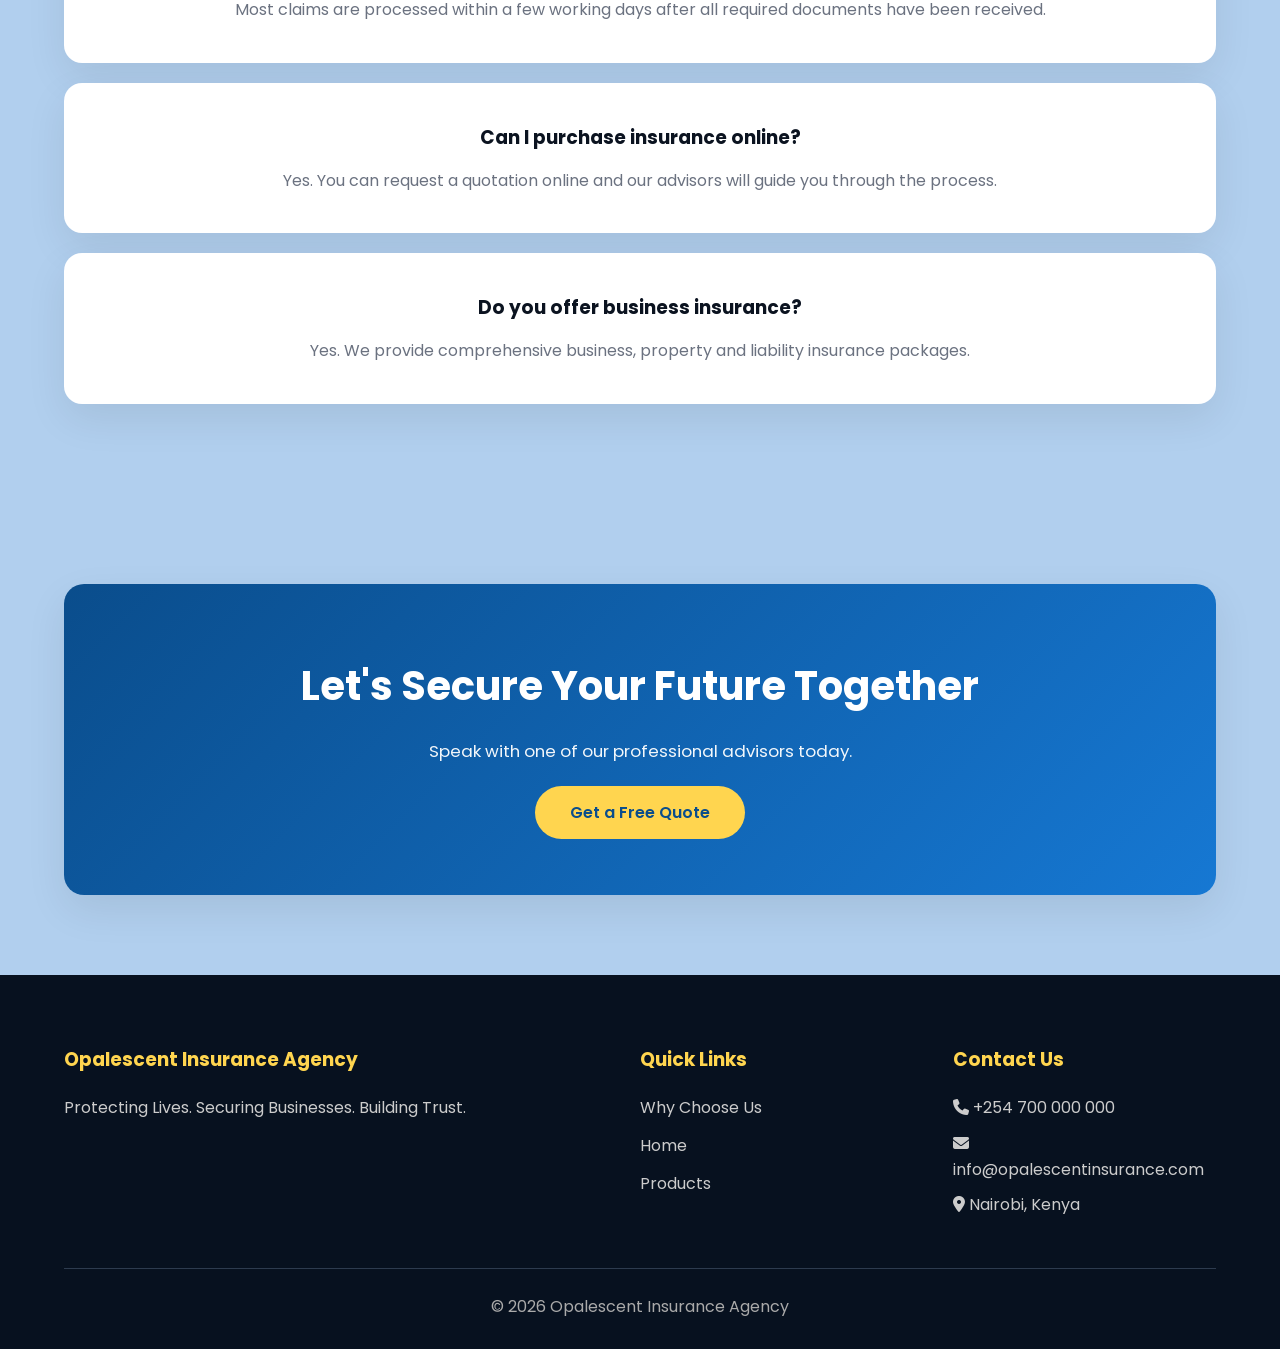
==== commit cbeb1547: "Update about.html" ====
--- a/about.html
+++ b/about.html
@@ -422,7 +422,7 @@
 
 <ul>
 
-<li><a href="index.html">Landing</a></li>
+<li><a href="index.html">Why Choose Us</a></li>
 <li><a href="home.html">Home</a></li>
 <li><a href="products.html">Products</a></li>
 
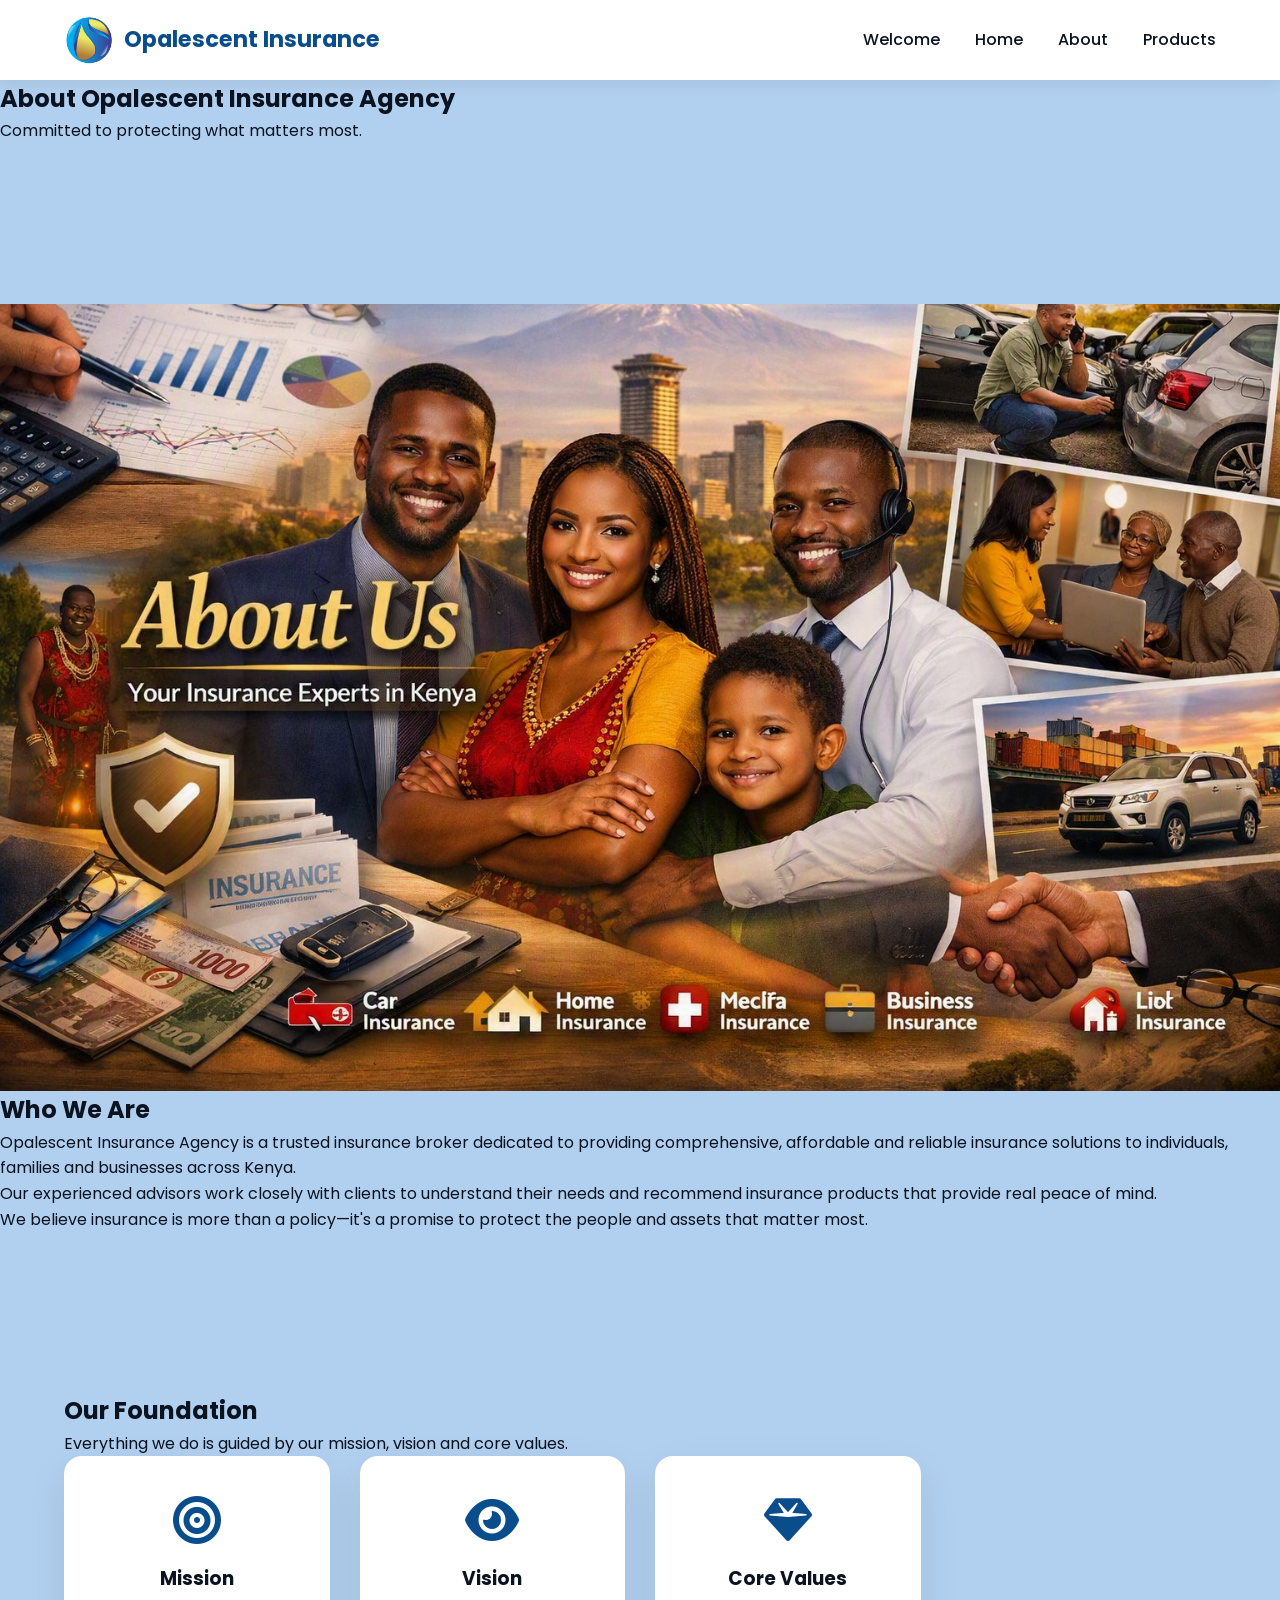
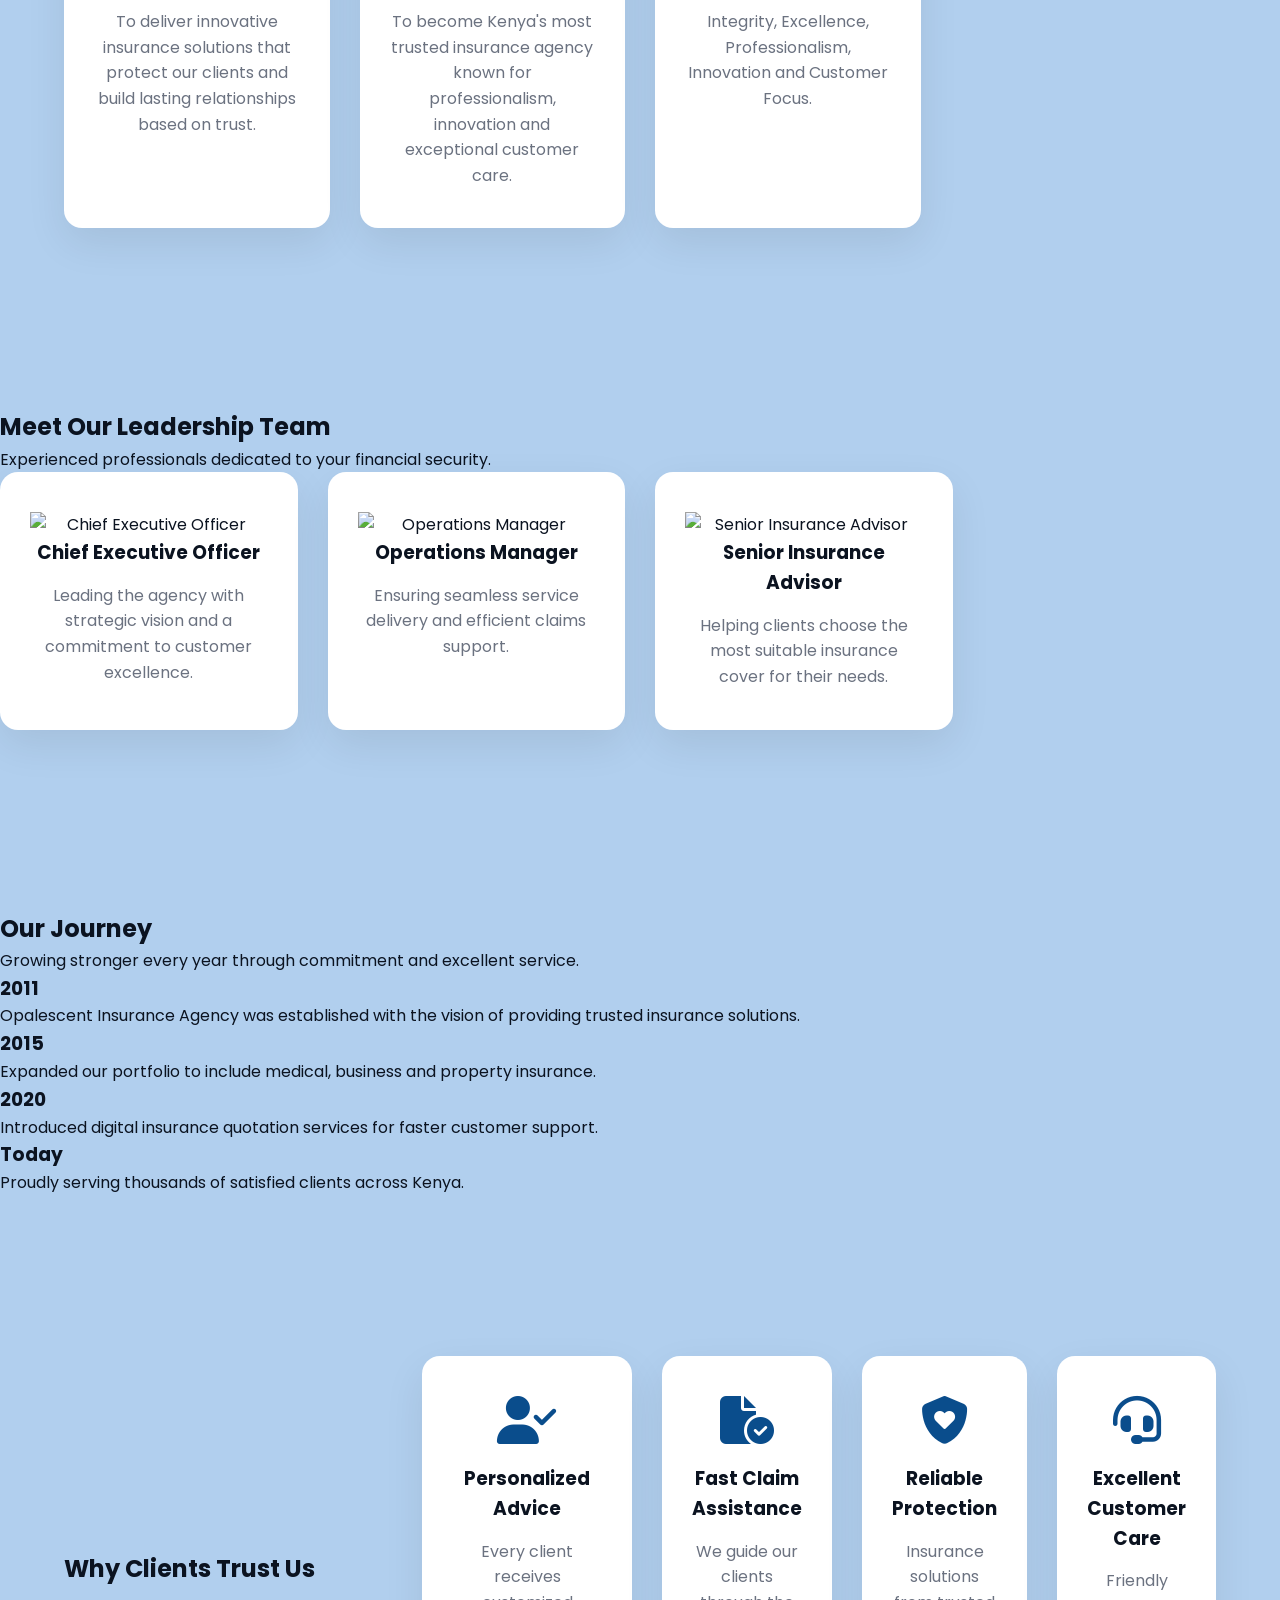
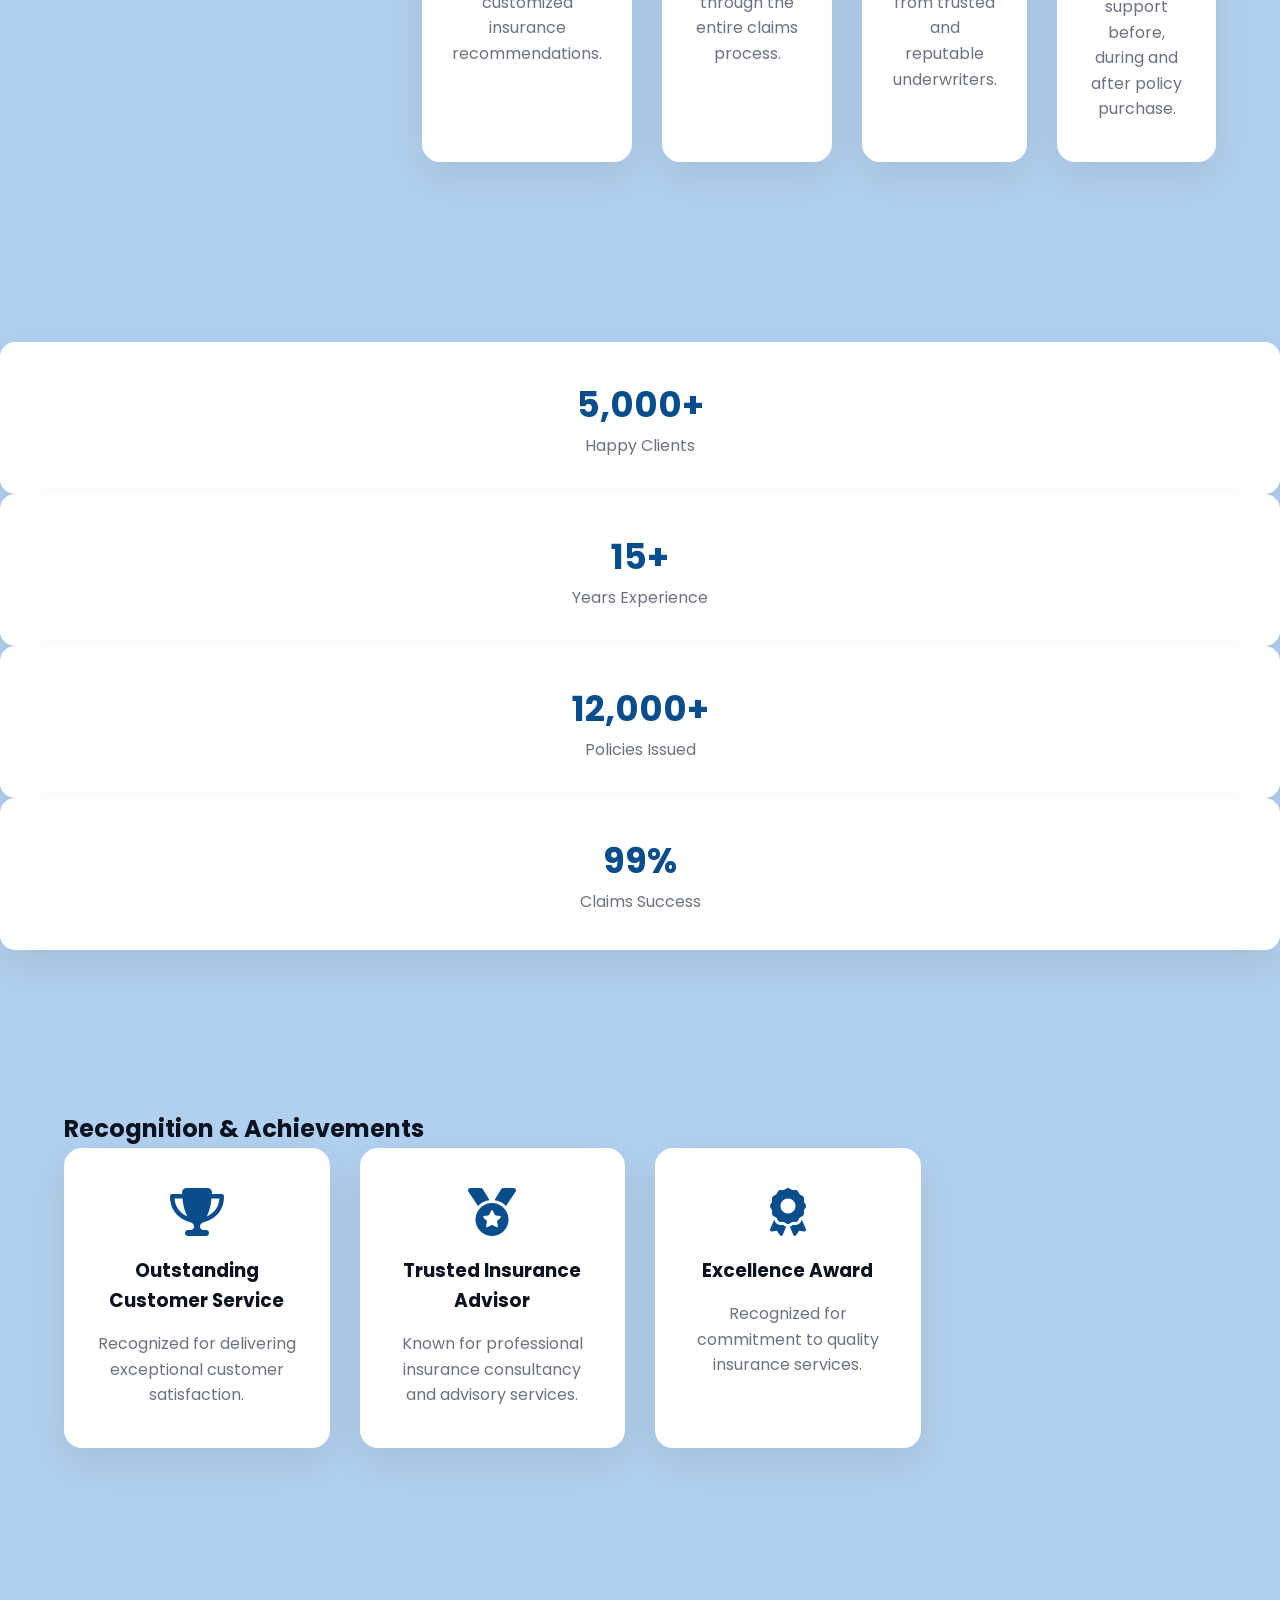
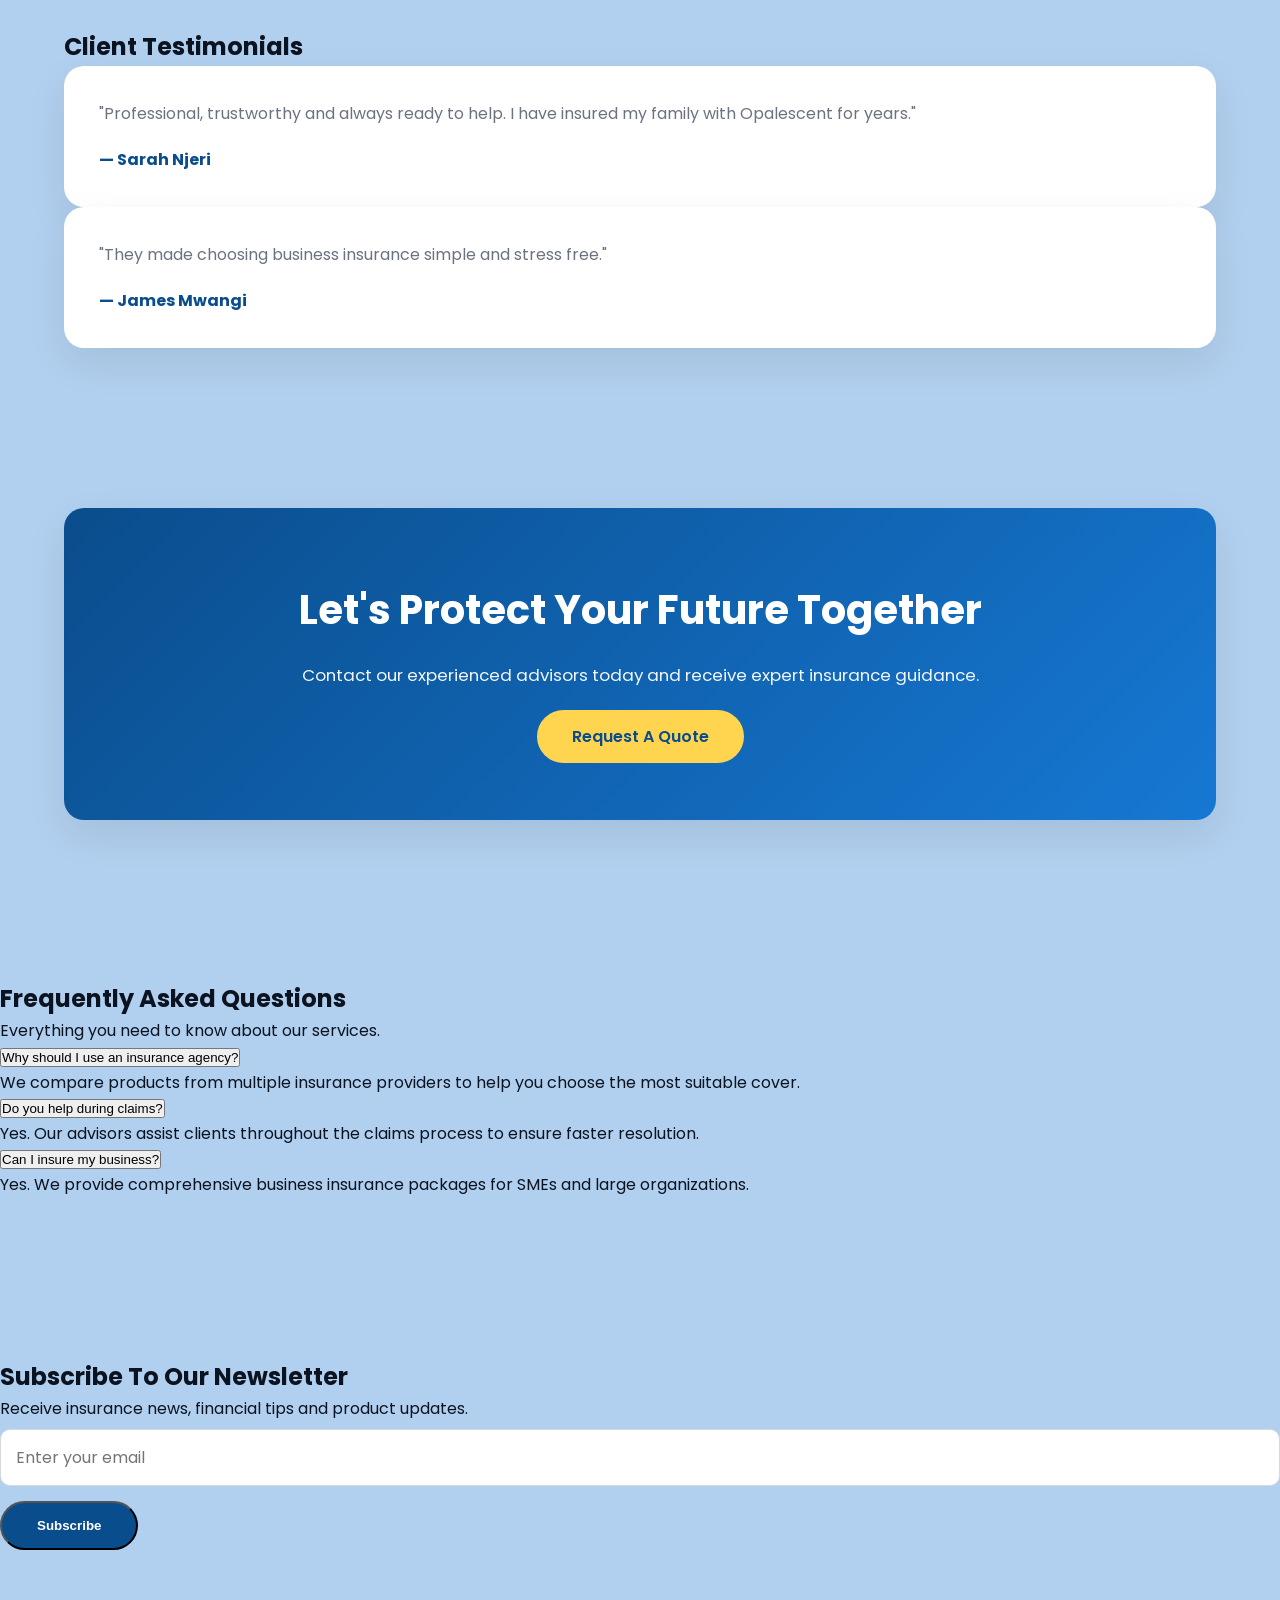
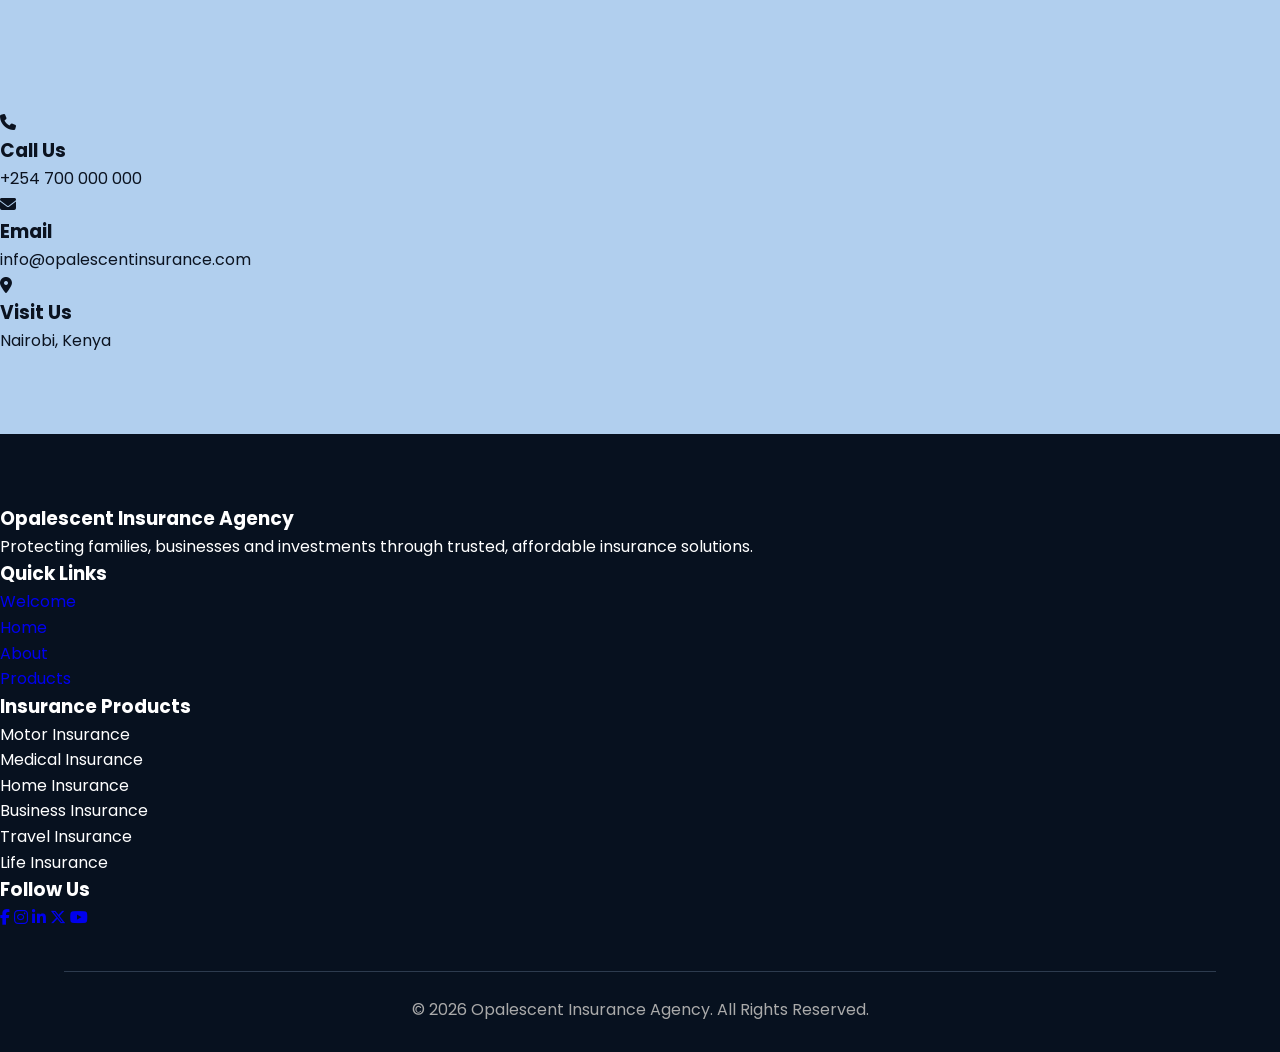
==== commit 4d83ecbe: "Update about.html" ====
--- a/about.html
+++ b/about.html
@@ -3,27 +3,44 @@
 
 <head>
 
+<!--==================================================
+        BASIC PAGE SETTINGS
+===================================================-->
+
 <meta charset="UTF-8">
-<meta name="viewport" content="width=device-width, initial-scale=1.0">
-
-<title>About Us | Opalescent Insurance Agency</title>
-
-<link rel="preconnect" href="https://fonts.googleapis.com">
-
-<link rel="preconnect" href="https://fonts.gstatic.com" crossorigin>
-
-<link href="https://fonts.googleapis.com/css2?family=Poppins:wght@300;400;500;600;700&display=swap" rel="stylesheet">
+
+<meta name="viewport"
+content="width=device-width, initial-scale=1.0">
+
+<title>
+
+About Us | Opalescent Insurance Agency
+
+</title>
+
+<link rel="preconnect"
+href="https://fonts.googleapis.com">
+
+<link rel="preconnect"
+href="https://fonts.gstatic.com"
+crossorigin>
+
+<link href="https://fonts.googleapis.com/css2?family=Poppins:wght@300;400;500;600;700;800&display=swap"
+rel="stylesheet">
 
 <link rel="stylesheet"
-href="https://cdnjs.cloudflare.com/ajax/libs/font-awesome/6.5.2/css/all.min.css">
-
-<link rel="stylesheet" href="css/style.css">
+href="https://cdnjs.cloudflare.com/ajax/libs/font-awesome/6.7.2/css/all.min.css">
+
+<link rel="stylesheet"
+href="css/style.css">
 
 </head>
 
 <body>
 
-<!-- ================= HEADER ================= -->
+<!--==================================================
+        HEADER
+===================================================-->
 
 <header>
 
@@ -31,432 +48,1056 @@
 
 <div class="logo">
 
-<img src="Logos/0pal1.jpg" alt="Opalescent Insurance Logo" class="opallogo">
-
-<span>Opalescent Insurance</span>
-
-</div>
-
-<ul class="nav-links">
-
-<li><a href="index.html">Why Choose Us</a></li>
+<img src="Logos/0pal1.jpg"
+class="opallogo"
+alt="Logo">
+
+<span>
+
+Opalescent Insurance
+
+</span>
+
+</div>
+
+<ul
+class="nav-links"
+id="navLinks">
+
+<li>
+
+<a href="index.html">
+
+Welcome
+
+</a>
+
+</li>
+
+<li>
+
+<a href="home.html">
+
+Home
+
+</a>
+
+</li>
+
+<li>
+
+<a href="about.html"
+class="active">
+
+About
+
+</a>
+
+</li>
+
+<li>
+
+<a href="products.html">
+
+Products
+
+</a>
+
+</li>
+
+</ul>
+
+<div
+class="menu-btn"
+id="menuBtn">
+
+<i class="fas fa-bars"></i>
+
+</div>
+
+</nav>
+
+</header>
+
+<!--==================================================
+            PAGE BANNER
+===================================================-->
+
+<section class="page-banner">
+
+<div class="banner-content">
+
+<h1>
+
+About Opalescent Insurance Agency
+
+</h1>
+
+<p>
+
+Committed to protecting what matters most.
+
+</p>
+
+</div>
+
+</section>
+
+<!--==================================================
+        COMPANY STORY
+===================================================-->
+
+<section class="about-preview">
+
+<div class="about-image">
+
+<img src="images/about.jpg"
+alt="Our Company">
+
+</div>
+
+<div class="about-text">
+
+<h2>
+
+Who We Are
+
+</h2>
+
+<p>
+
+Opalescent Insurance Agency is a trusted insurance
+broker dedicated to providing comprehensive,
+affordable and reliable insurance solutions to
+individuals, families and businesses across Kenya.
+
+</p>
+
+<p>
+
+Our experienced advisors work closely with clients
+to understand their needs and recommend insurance
+products that provide real peace of mind.
+
+</p>
+
+<p>
+
+We believe insurance is more than a policy—it's
+a promise to protect the people and assets that
+matter most.
+
+</p>
+
+</div>
+
+</section>
+
+<!--==================================================
+        MISSION • VISION • VALUES
+===================================================-->
+
+<section class="services">
+
+<div class="section-heading">
+
+<h2>
+
+Our Foundation
+
+</h2>
+
+<p>
+
+Everything we do is guided by our mission,
+vision and core values.
+
+</p>
+
+</div>
+
+<div class="service-container">
+
+<div class="card">
+
+<i class="fas fa-bullseye"></i>
+
+<h3>
+
+Mission
+
+</h3>
+
+<p>
+
+To deliver innovative insurance solutions
+that protect our clients and build lasting
+relationships based on trust.
+
+</p>
+
+</div>
+
+<div class="card">
+
+<i class="fas fa-eye"></i>
+
+<h3>
+
+Vision
+
+</h3>
+
+<p>
+
+To become Kenya's most trusted insurance
+agency known for professionalism,
+innovation and exceptional customer care.
+
+</p>
+
+</div>
+
+<div class="card">
+
+<i class="fas fa-gem"></i>
+
+<h3>
+
+Core Values
+
+</h3>
+
+<p>
+
+Integrity, Excellence,
+Professionalism,
+Innovation and Customer Focus.
+
+</p>
+
+</div>
+
+</div>
+
+</section>
+
+<!--==================================================
+        LEADERSHIP TEAM
+===================================================-->
+
+<section class="team">
+
+<div class="section-heading">
+
+<h2>
+
+Meet Our Leadership Team
+
+</h2>
+
+<p>
+
+Experienced professionals dedicated to
+your financial security.
+
+</p>
+
+</div>
+
+<div class="service-container">
+
+<div class="card">
+
+<img src="images/ceo.jpg"
+alt="Chief Executive Officer">
+
+<h3>
+
+Chief Executive Officer
+
+</h3>
+
+<p>
+
+Leading the agency with strategic vision
+and a commitment to customer excellence.
+
+</p>
+
+</div>
+
+<div class="card">
+
+<img src="images/manager.jpg"
+alt="Operations Manager">
+
+<h3>
+
+Operations Manager
+
+</h3>
+
+<p>
+
+Ensuring seamless service delivery and
+efficient claims support.
+
+</p>
+
+</div>
+
+<div class="card">
+
+<img src="images/advisor.jpg"
+alt="Senior Insurance Advisor">
+
+<h3>
+
+Senior Insurance Advisor
+
+</h3>
+
+<p>
+
+Helping clients choose the most suitable
+insurance cover for their needs.
+
+</p>
+
+</div>
+
+</div>
+
+</section>
+
+<!--==================================================
+PART 1 ENDS HERE
+
+Continue directly with PART 2.
+
+Do NOT close the HTML document yet.
+===================================================-->
+<!--==================================================
+            COMPANY TIMELINE
+===================================================-->
+
+<section class="timeline">
+
+    <div class="section-heading">
+
+        <h2>
+
+            Our Journey
+
+        </h2>
+
+        <p>
+
+            Growing stronger every year through
+            commitment and excellent service.
+
+        </p>
+
+    </div>
+
+    <div class="timeline-container">
+
+        <div class="timeline-item">
+
+            <h3>2011</h3>
+
+            <p>
+
+                Opalescent Insurance Agency was
+                established with the vision of
+                providing trusted insurance solutions.
+
+            </p>
+
+        </div>
+
+        <div class="timeline-item">
+
+            <h3>2015</h3>
+
+            <p>
+
+                Expanded our portfolio to include
+                medical, business and property insurance.
+
+            </p>
+
+        </div>
+
+        <div class="timeline-item">
+
+            <h3>2020</h3>
+
+            <p>
+
+                Introduced digital insurance quotation
+                services for faster customer support.
+
+            </p>
+
+        </div>
+
+        <div class="timeline-item">
+
+            <h3>Today</h3>
+
+            <p>
+
+                Proudly serving thousands of satisfied
+                clients across Kenya.
+
+            </p>
+
+        </div>
+
+    </div>
+
+</section>
+
+<!--==================================================
+            WHY CLIENTS TRUST US
+===================================================-->
+
+<section class="why-us">
+
+    <div class="section-heading">
+
+        <h2>
+
+            Why Clients Trust Us
+
+        </h2>
+
+    </div>
+
+    <div class="service-container">
+
+        <div class="card">
+
+            <i class="fas fa-user-check"></i>
+
+            <h3>
+
+                Personalized Advice
+
+            </h3>
+
+            <p>
+
+                Every client receives customized
+                insurance recommendations.
+
+            </p>
+
+        </div>
+
+        <div class="card">
+
+            <i class="fas fa-file-circle-check"></i>
+
+            <h3>
+
+                Fast Claim Assistance
+
+            </h3>
+
+            <p>
+
+                We guide our clients through the
+                entire claims process.
+
+            </p>
+
+        </div>
+
+        <div class="card">
+
+            <i class="fas fa-shield-heart"></i>
+
+            <h3>
+
+                Reliable Protection
+
+            </h3>
+
+            <p>
+
+                Insurance solutions from trusted
+                and reputable underwriters.
+
+            </p>
+
+        </div>
+
+        <div class="card">
+
+            <i class="fas fa-headset"></i>
+
+            <h3>
+
+                Excellent Customer Care
+
+            </h3>
+
+            <p>
+
+                Friendly support before,
+                during and after policy purchase.
+
+            </p>
+
+        </div>
+
+    </div>
+
+</section>
+
+<!--==================================================
+            COMPANY ACHIEVEMENTS
+===================================================-->
+
+<section class="statistics">
+
+    <div class="stat">
+
+        <h2>
+
+            5,000+
+
+        </h2>
+
+        <p>
+
+            Happy Clients
+
+        </p>
+
+    </div>
+
+    <div class="stat">
+
+        <h2>
+
+            15+
+
+        </h2>
+
+        <p>
+
+            Years Experience
+
+        </p>
+
+    </div>
+
+    <div class="stat">
+
+        <h2>
+
+            12,000+
+
+        </h2>
+
+        <p>
+
+            Policies Issued
+
+        </p>
+
+    </div>
+
+    <div class="stat">
+
+        <h2>
+
+            99%
+
+        </h2>
+
+        <p>
+
+            Claims Success
+
+        </p>
+
+    </div>
+
+</section>
+
+<!--==================================================
+            AWARDS
+===================================================-->
+
+<section class="services">
+
+<div class="section-heading">
+
+<h2>
+
+Recognition & Achievements
+
+</h2>
+
+</div>
+
+<div class="service-container">
+
+<div class="card">
+
+<i class="fas fa-trophy"></i>
+
+<h3>
+
+Outstanding Customer Service
+
+</h3>
+
+<p>
+
+Recognized for delivering exceptional
+customer satisfaction.
+
+</p>
+
+</div>
+
+<div class="card">
+
+<i class="fas fa-medal"></i>
+
+<h3>
+
+Trusted Insurance Advisor
+
+</h3>
+
+<p>
+
+Known for professional insurance
+consultancy and advisory services.
+
+</p>
+
+</div>
+
+<div class="card">
+
+<i class="fas fa-award"></i>
+
+<h3>
+
+Excellence Award
+
+</h3>
+
+<p>
+
+Recognized for commitment to
+quality insurance services.
+
+</p>
+
+</div>
+
+</div>
+
+</section>
+
+<!--==================================================
+                CLIENT TESTIMONIALS
+===================================================-->
+
+<section class="testimonials">
+
+<div class="section-heading">
+
+<h2>
+
+Client Testimonials
+
+</h2>
+
+</div>
+
+<div class="testimonial">
+
+<p>
+
+"Professional, trustworthy and always
+ready to help. I have insured my family
+with Opalescent for years."
+
+</p>
+
+<h4>
+
+— Sarah Njeri
+
+</h4>
+
+</div>
+
+<div class="testimonial">
+
+<p>
+
+"They made choosing business insurance
+simple and stress free."
+
+</p>
+
+<h4>
+
+— James Mwangi
+
+</h4>
+
+</div>
+
+</section>
+
+<!--==================================================
+            CALL TO ACTION
+===================================================-->
+
+<section class="cta">
+
+<div class="cta-content">
+
+<h2>
+
+Let's Protect Your Future Together
+
+</h2>
+
+<p>
+
+Contact our experienced advisors
+today and receive expert insurance guidance.
+
+</p>
+
+<a href="products.html"
+class="btn-primary">
+
+Request A Quote
+
+</a>
+
+</div>
+
+</section>
+
+<!--==================================================
+PART 2 ENDS HERE
+
+Next Part will include
+
+✔ FAQ
+✔ Newsletter
+✔ Footer
+✔ JavaScript
+✔ Closing HTML Tags
+
+===================================================-->
+
+<!--==================================================
+                FREQUENTLY ASKED QUESTIONS
+===================================================-->
+
+<section class="faq">
+
+    <div class="section-heading">
+
+        <h2>
+
+            Frequently Asked Questions
+
+        </h2>
+
+        <p>
+
+            Everything you need to know about our services.
+
+        </p>
+
+    </div>
+
+    <div class="faq-container">
+
+        <div class="faq-item">
+
+            <button class="faq-question">
+
+                Why should I use an insurance agency?
+
+            </button>
+
+            <div class="faq-answer">
+
+                <p>
+
+                    We compare products from multiple
+                    insurance providers to help you
+                    choose the most suitable cover.
+
+                </p>
+
+            </div>
+
+        </div>
+
+        <div class="faq-item">
+
+            <button class="faq-question">
+
+                Do you help during claims?
+
+            </button>
+
+            <div class="faq-answer">
+
+                <p>
+
+                    Yes. Our advisors assist clients
+                    throughout the claims process to
+                    ensure faster resolution.
+
+                </p>
+
+            </div>
+
+        </div>
+
+        <div class="faq-item">
+
+            <button class="faq-question">
+
+                Can I insure my business?
+
+            </button>
+
+            <div class="faq-answer">
+
+                <p>
+
+                    Yes. We provide comprehensive
+                    business insurance packages for
+                    SMEs and large organizations.
+
+                </p>
+
+            </div>
+
+        </div>
+
+    </div>
+
+</section>
+
+<!--==================================================
+                NEWSLETTER
+===================================================-->
+
+<section class="newsletter">
+
+    <div class="newsletter-content">
+
+        <h2>
+
+            Subscribe To Our Newsletter
+
+        </h2>
+
+        <p>
+
+            Receive insurance news, financial
+            tips and product updates.
+
+        </p>
+
+        <form>
+
+            <input
+            type="email"
+            placeholder="Enter your email">
+
+            <button
+            class="btn-primary">
+
+                Subscribe
+
+            </button>
+
+        </form>
+
+    </div>
+
+</section>
+
+<!--==================================================
+                CONTACT STRIP
+===================================================-->
+
+<section class="contact-strip">
+
+    <div class="contact-card">
+
+        <i class="fas fa-phone"></i>
+
+        <h3>
+
+            Call Us
+
+        </h3>
+
+        <p>
+
+            +254 700 000 000
+
+        </p>
+
+    </div>
+
+    <div class="contact-card">
+
+        <i class="fas fa-envelope"></i>
+
+        <h3>
+
+            Email
+
+        </h3>
+
+        <p>
+
+            info@opalescentinsurance.com
+
+        </p>
+
+    </div>
+
+    <div class="contact-card">
+
+        <i class="fas fa-location-dot"></i>
+
+        <h3>
+
+            Visit Us
+
+        </h3>
+
+        <p>
+
+            Nairobi, Kenya
+
+        </p>
+
+    </div>
+
+</section>
+
+<!--==================================================
+                FOOTER
+===================================================-->
+
+<footer>
+
+<div class="footer-container">
+
+<div class="footer-column">
+
+<h3>
+
+Opalescent Insurance Agency
+
+</h3>
+
+<p>
+
+Protecting families, businesses
+and investments through trusted,
+affordable insurance solutions.
+
+</p>
+
+</div>
+
+<div class="footer-column">
+
+<h3>
+
+Quick Links
+
+</h3>
+
+<ul>
+
+<li><a href="index.html">Welcome</a></li>
+
 <li><a href="home.html">Home</a></li>
+
 <li><a href="about.html">About</a></li>
-<li><a href="products.html">Products & Quotes</a></li>
+
+<li><a href="products.html">Products</a></li>
 
 </ul>
 
-<div class="menu-btn">
-<i class="fas fa-bars"></i>
-</div>
-
-</nav>
-
-</header>
-
-<!-- ================= HERO ================= -->
-
-<section class="hero">
-
-<div class="hero-text">
-
-<h1>About Opalescent Insurance Agency</h1>
-
-<p>
-
-For over 15 years we have helped individuals,
-families and businesses protect what matters most.
-Our commitment is to provide dependable insurance
-solutions backed by integrity, transparency and
-exceptional customer service.
-
-</p>
-
-<a href="products.html" class="btn-primary">
-
-Request a Quote
-
-</a>
-
-</div>
-
-<div class="hero-image">
-
-<img src="images/about.jpg" alt="About Us">
-
-</div>
-
-</section>
-
-<!-- ================= COMPANY STORY ================= -->
-
-<section class="services">
-
-<h2 class="section-title">
-
-Our Story
-
-</h2>
-
-<div class="card">
-
-<p>
-
-Opalescent Insurance Agency was founded with one
-simple goal—making insurance accessible,
-affordable and easy to understand.
-
-From a small office serving local families,
-we have grown into a trusted insurance agency
-offering a wide range of insurance products
-across Kenya.
-
-We believe insurance should give confidence,
-security and peace of mind rather than confusion.
-
-</p>
-
-</div>
-
-</section>
-
-<!-- ================= MISSION VISION ================= -->
-
-<section class="service-container">
-
-<div class="card">
-
-<i class="fas fa-bullseye"></i>
-
-<h3>Mission</h3>
-
-<p>
-
-To deliver reliable insurance solutions
-through innovation, integrity and excellent
-customer service.
-
-</p>
-
-</div>
-
-<div class="card">
-
-<i class="fas fa-eye"></i>
-
-<h3>Vision</h3>
-
-<p>
-
-To become East Africa's most trusted
-insurance advisory agency.
-
-</p>
-
-</div>
-
-<div class="card">
-
-<i class="fas fa-handshake"></i>
-
-<h3>Core Values</h3>
-
-<p>
-
-Integrity, Professionalism,
-Innovation, Accountability
-and Customer First.
-
-</p>
-
-</div>
-
-</section>
-
-<!-- ================= WHY US ================= -->
-
-<section class="why-us">
-
-<div class="why-image">
-
-<img src="images/team.jpg" alt="Team">
-
-</div>
-
-<div class="why-content">
-
-<h2>
-
-Why We Stand Out
-
-</h2>
+</div>
+
+<div class="footer-column">
+
+<h3>
+
+Insurance Products
+
+</h3>
 
 <ul>
 
-<li><i class="fas fa-check-circle"></i> Personalized Insurance Advice</li>
-
-<li><i class="fas fa-check-circle"></i> Transparent Policy Information</li>
-
-<li><i class="fas fa-check-circle"></i> Affordable Premium Options</li>
-
-<li><i class="fas fa-check-circle"></i> Dedicated Claims Support</li>
-
-<li><i class="fas fa-check-circle"></i> Trusted Insurance Partners</li>
-
-<li><i class="fas fa-check-circle"></i> Experienced Consultants</li>
+<li>Motor Insurance</li>
+
+<li>Medical Insurance</li>
+
+<li>Home Insurance</li>
+
+<li>Business Insurance</li>
+
+<li>Travel Insurance</li>
+
+<li>Life Insurance</li>
 
 </ul>
 
 </div>
 
-</section>
-
-<!-- ================= TEAM ================= -->
-
-<section class="services">
-
-<h2 class="section-title">
-
-Meet Our Leadership
-
-</h2>
-
-<div class="service-container">
-
-<div class="card">
-
-<img src="images/ceo.jpg" alt="CEO">
-
-<h3>John Mwangi</h3>
-
-<p>
-
-Chief Executive Officer
-
-</p>
-
-</div>
-
-<div class="card">
-
-<img src="images/manager.jpg" alt="Manager">
-
-<h3>Grace Wanjiku</h3>
-
-<p>
-
-Operations Manager
-
-</p>
-
-</div>
-
-<div class="card">
-
-<img src="images/advisor.jpg" alt="Advisor">
-
-<h3>Peter Kariuki</h3>
-
-<p>
-
-Senior Insurance Advisor
-
-</p>
-
-</div>
-
-<div class="card">
-
-<img src="images/claims.jpg" alt="Claims">
-
-<h3>Mary Njeri</h3>
-
-<p>
-
-Claims Specialist
-
-</p>
-
-</div>
-
-</div>
-
-</section>
-
-<!-- ================= ACHIEVEMENTS ================= -->
-
-<section class="stats">
-
-<div class="stat">
-
-<h2>15+</h2>
-
-<p>Years of Service</p>
-
-</div>
-
-<div class="stat">
-
-<h2>20+</h2>
-
-<p>Insurance Products</p>
-
-</div>
-
-<div class="stat">
-
-<h2>10000+</h2>
-
-<p>Satisfied Clients</p>
-
-</div>
-
-<div class="stat">
-
-<h2>35+</h2>
-
-<p>Professional Advisors</p>
-
-</div>
-
-</section>
-
-<!-- ================= FAQ ================= -->
-
-<section class="services">
-
-<h2 class="section-title">
-
-Frequently Asked Questions
-
-</h2>
-
-<div class="card">
-
-<h3>How quickly are claims processed?</h3>
-
-<p>
-
-Most claims are processed within a few working
-days after all required documents have been received.
-
-</p>
-
-</div>
-
-<div class="card">
-
-<h3>Can I purchase insurance online?</h3>
-
-<p>
-
-Yes. You can request a quotation online and
-our advisors will guide you through the process.
-
-</p>
-
-</div>
-
-<div class="card">
-
-<h3>Do you offer business insurance?</h3>
-
-<p>
-
-Yes. We provide comprehensive business,
-property and liability insurance packages.
-
-</p>
-
-</div>
-
-</section>
-
-<!-- ================= CTA ================= -->
-
-<section class="cta">
-
-<h2>
-
-Let's Secure Your Future Together
-
-</h2>
-
-<p>
-
-Speak with one of our professional advisors today.
-
-</p>
-
-<a href="products.html" class="btn-primary">
-
-Get a Free Quote
-
-</a>
-
-</section>
-
-<!-- ================= FOOTER ================= -->
-
-<footer>
-
-<div class="footer-content">
-
-<div>
-
-<h3>Opalescent Insurance Agency</h3>
-
-<p>
-
-Protecting Lives.
-Securing Businesses.
-Building Trust.
-
-</p>
-
-</div>
-
-<div>
-
-<h3>Quick Links</h3>
-
-<ul>
-
-<li><a href="index.html">Why Choose Us</a></li>
-<li><a href="home.html">Home</a></li>
-<li><a href="products.html">Products</a></li>
-
-</ul>
-
-</div>
-
-<div>
-
-<h3>Contact Us</h3>
-
-<p>
-
-<i class="fas fa-phone"></i>
-
-+254 700 000 000
-
-</p>
-
-<p>
-
-<i class="fas fa-envelope"></i>
-
-info@opalescentinsurance.com
-
-</p>
-
-<p>
-
-<i class="fas fa-location-dot"></i>
-
-Nairobi, Kenya
-
-</p>
+<div class="footer-column">
+
+<h3>
+
+Follow Us
+
+</h3>
+
+<div class="social-links">
+
+<a href="#"><i class="fab fa-facebook-f"></i></a>
+
+<a href="#"><i class="fab fa-instagram"></i></a>
+
+<a href="#"><i class="fab fa-linkedin-in"></i></a>
+
+<a href="#"><i class="fab fa-x-twitter"></i></a>
+
+<a href="#"><i class="fab fa-youtube"></i></a>
+
+</div>
 
 </div>
 
@@ -464,15 +1105,25 @@
 
 <hr>
 
-<p class="copyright">
-
-© 2026 Opalescent Insurance Agency
-
-</p>
+<div class="copyright">
+
+<p>
+
+© 2026 Opalescent Insurance Agency.
+All Rights Reserved.
+
+</p>
+
+</div>
 
 </footer>
 
+<!--==================================================
+                JAVASCRIPT
+===================================================-->
+
 <script src="js/script.js"></script>
 
 </body>
+
 </html>
